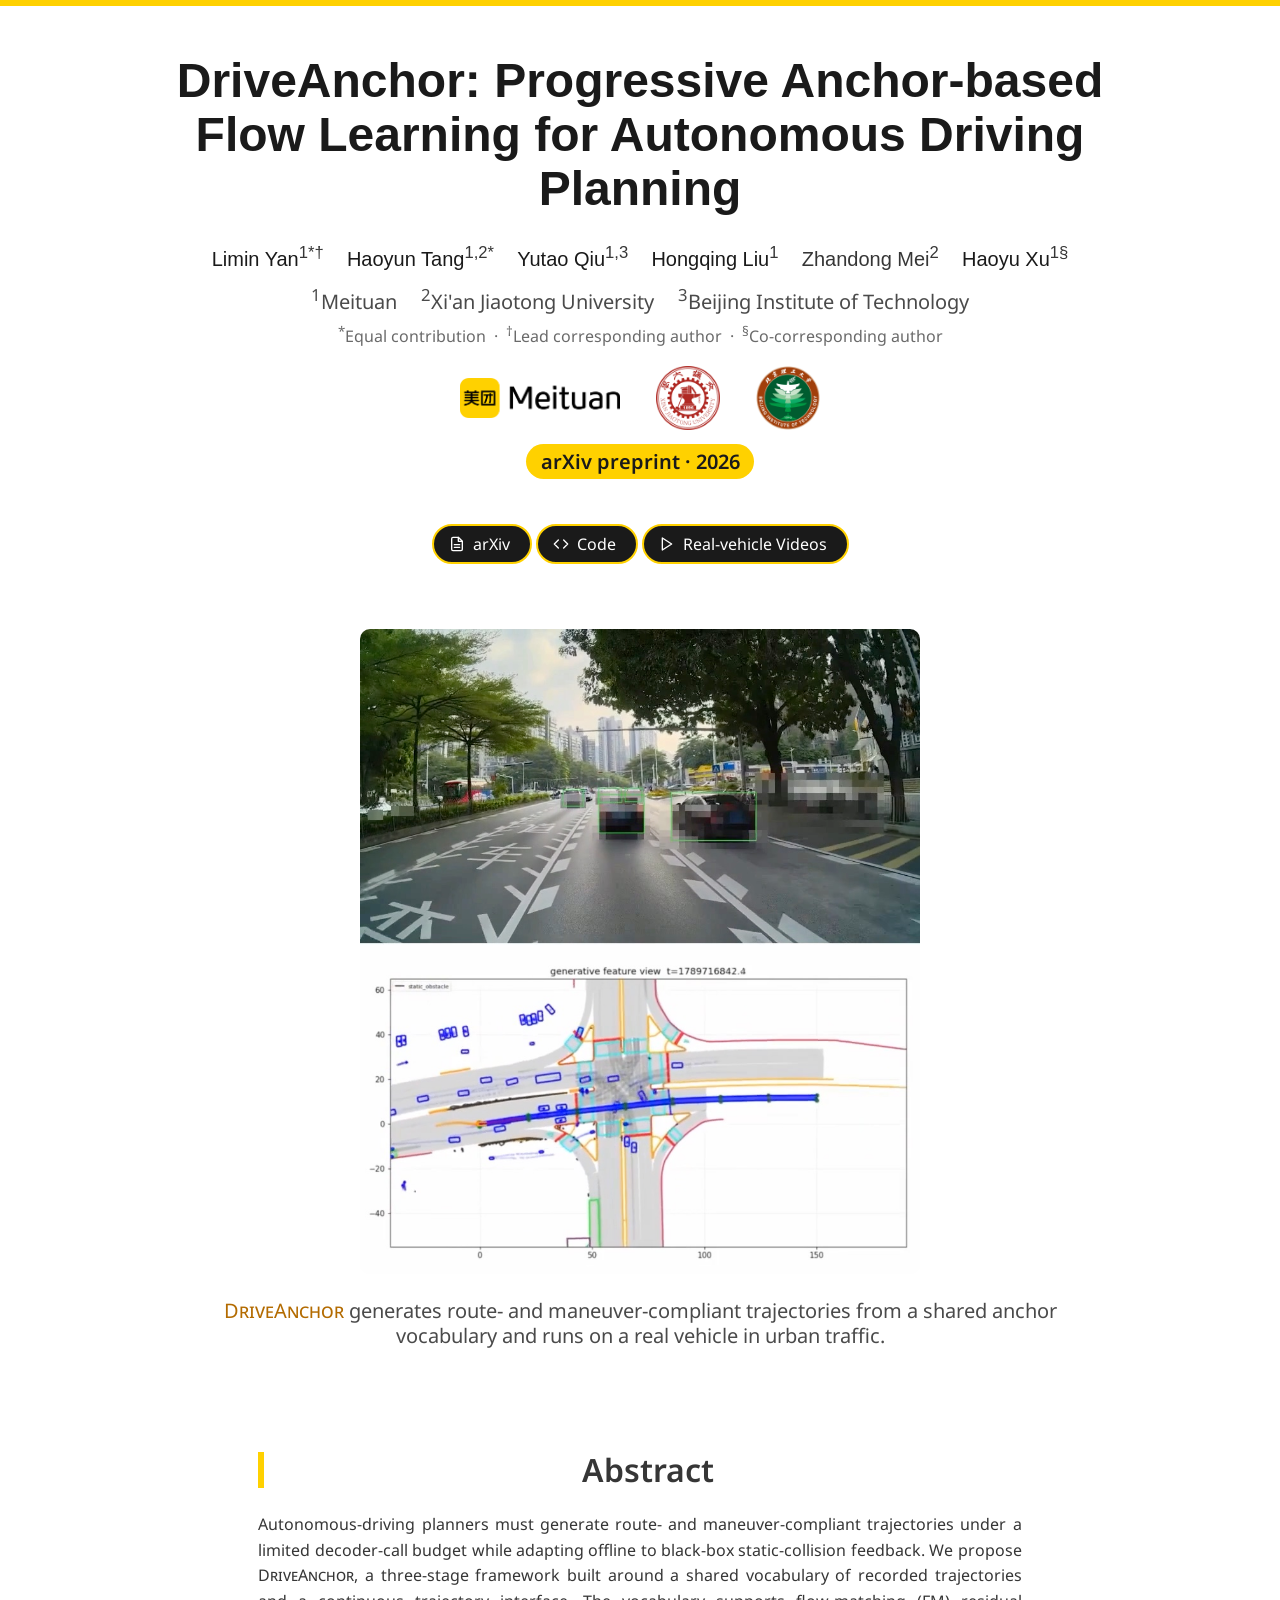
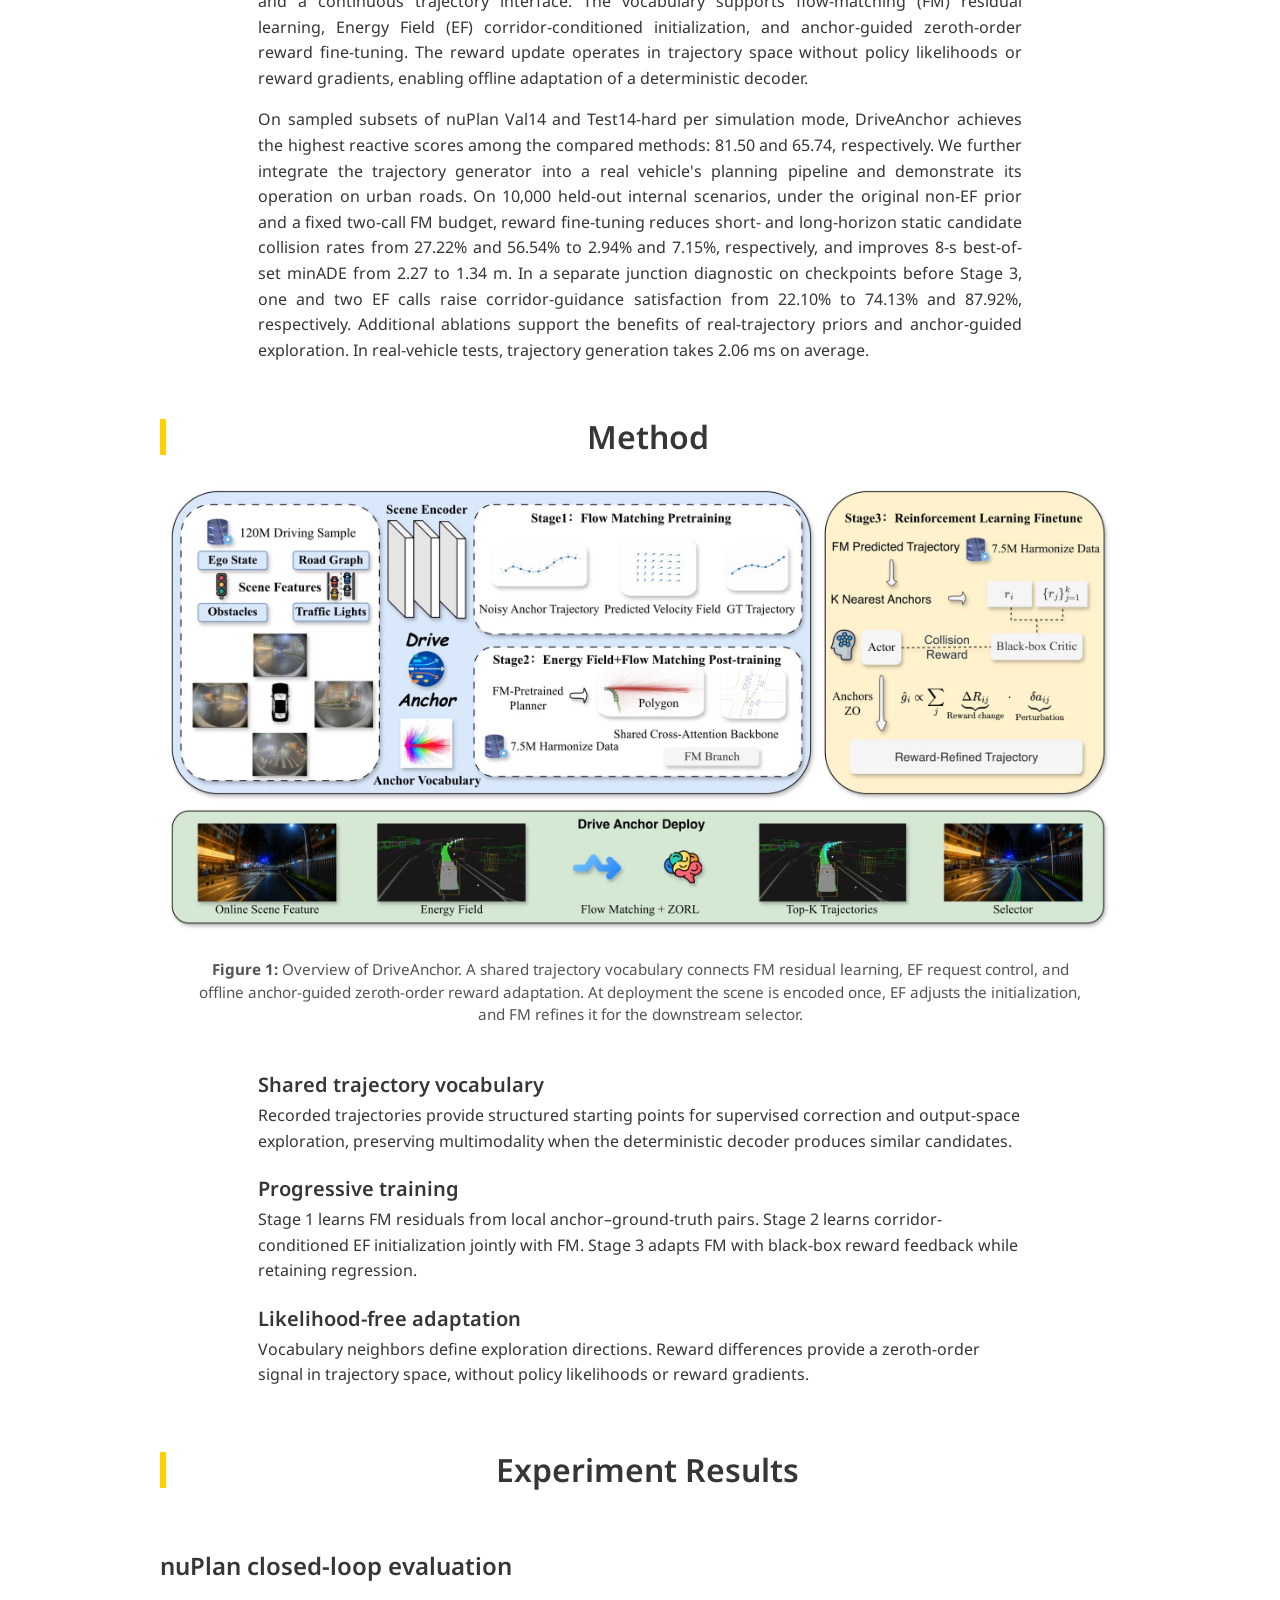
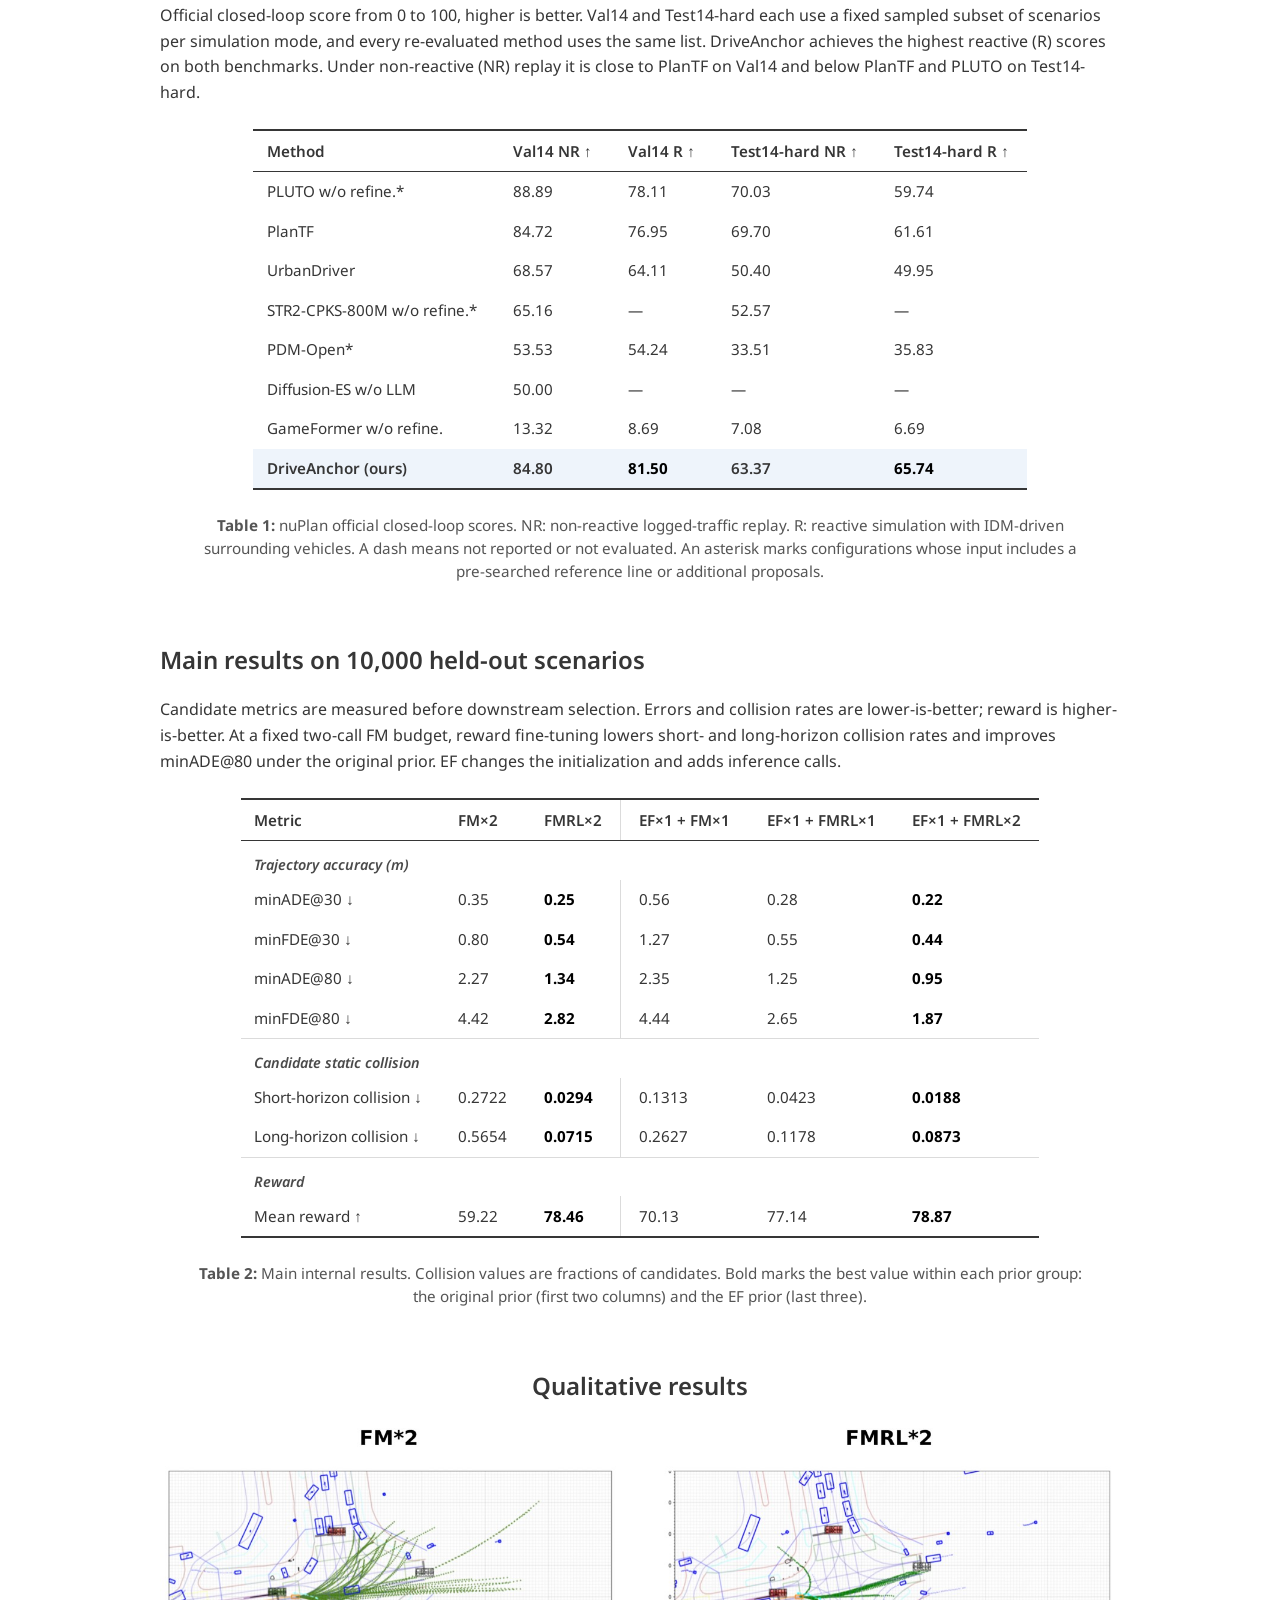
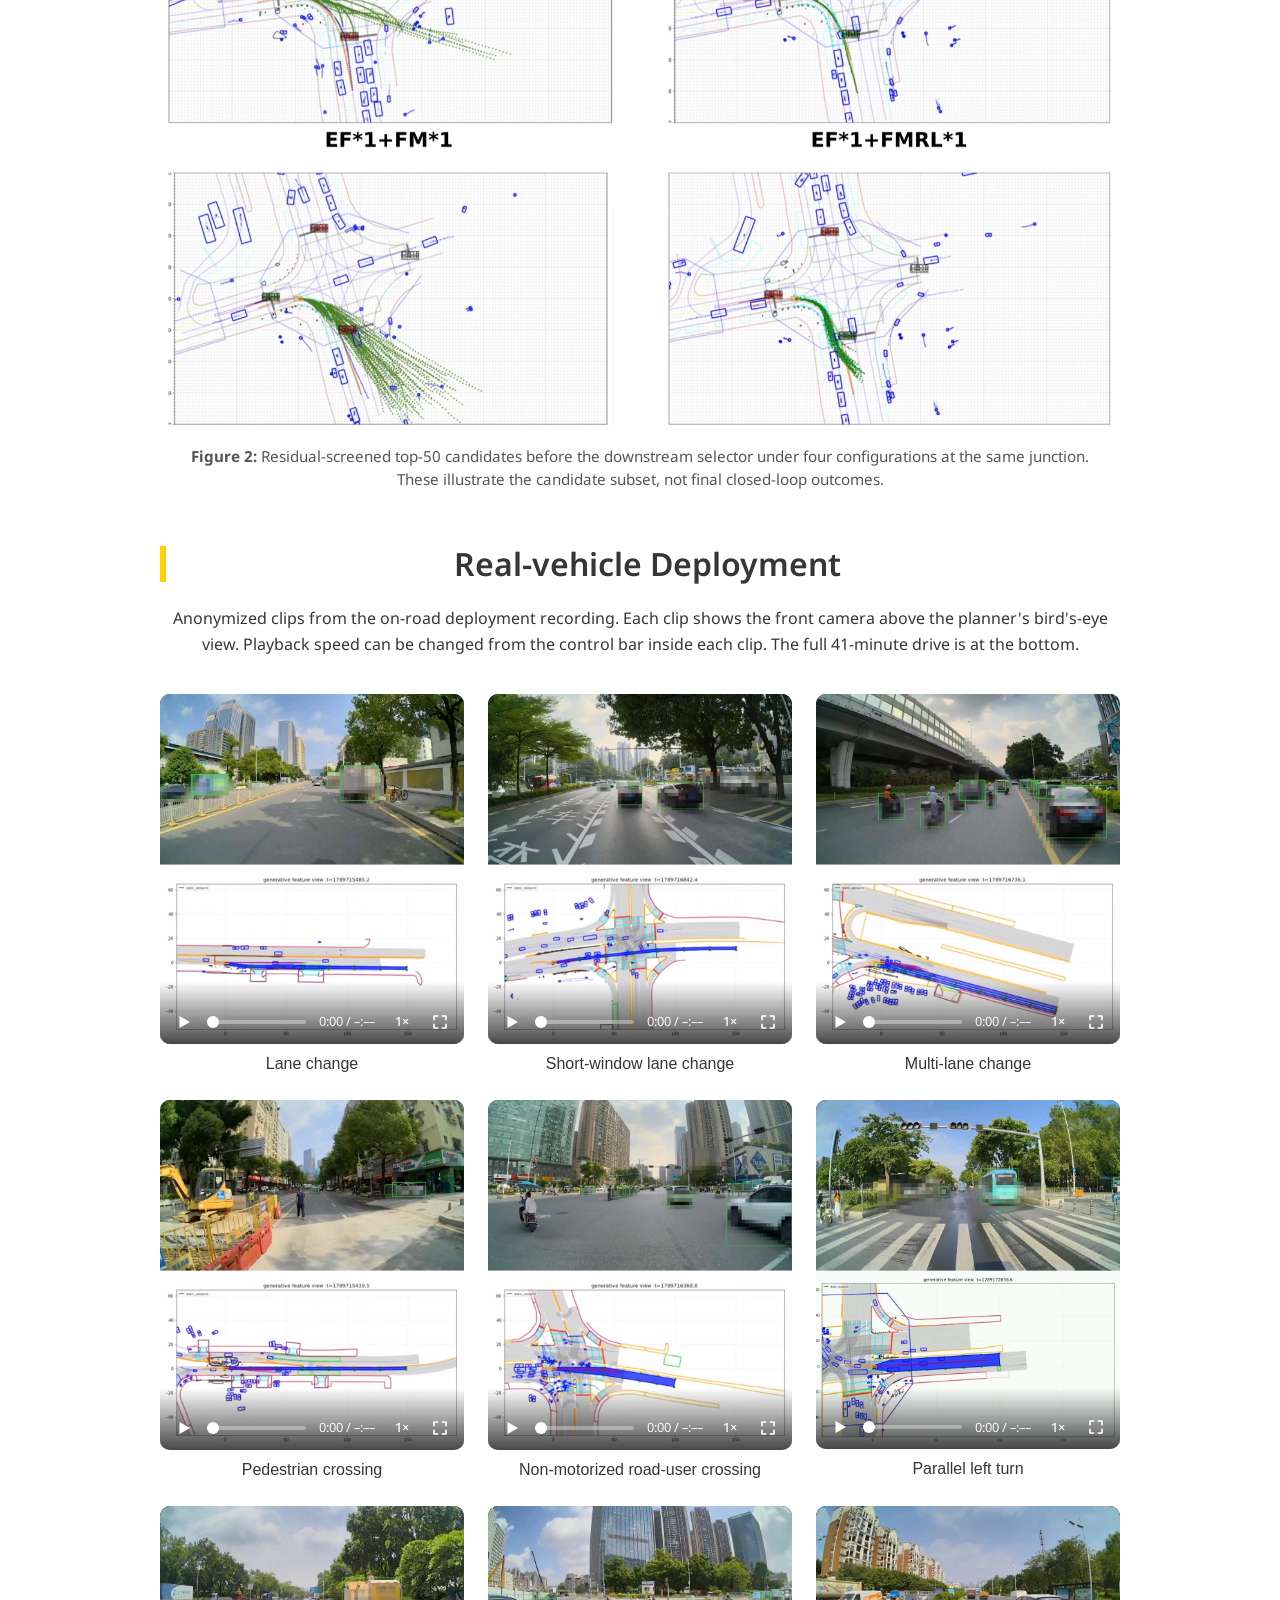
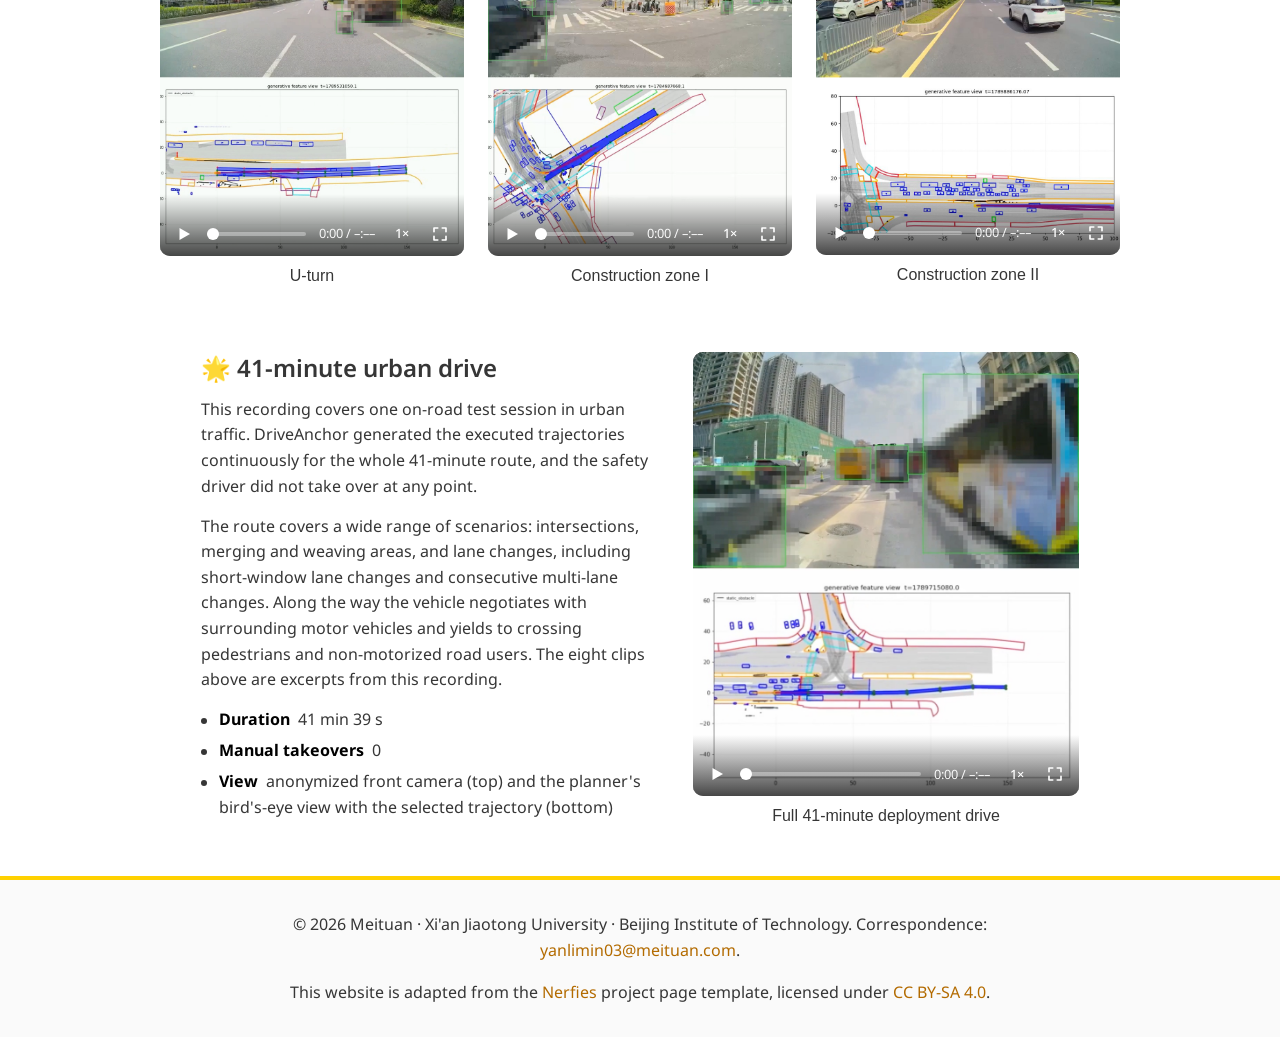
==== index.html @ 32fd7243 "Publish DriveAnchor public project page" ====
<!doctype html>
<html lang="en">
<head>
  <meta charset="utf-8">
  <meta name="viewport" content="width=device-width, initial-scale=1">
  <meta name="description" content="DriveAnchor: Progressive Anchor-based Flow Learning for Autonomous Driving Planning. Project page by Meituan, Xi'an Jiaotong University, and Beijing Institute of Technology.">
  <title>DriveAnchor: Progressive Anchor-based Flow Learning for Autonomous Driving Planning | Meituan</title>
  <link rel="icon" type="image/svg+xml" href="static/images/car-icon.svg">
  <link rel="icon" type="image/png" sizes="32x32" href="static/images/favicon-32.png">
  <link rel="apple-touch-icon" sizes="180x180" href="static/images/apple-touch-icon.png">
  <link rel="preconnect" href="https://fonts.googleapis.com">
  <link rel="preconnect" href="https://fonts.gstatic.com" crossorigin>
  <!-- Web fonts load without blocking first paint; system fonts show until they arrive. -->
  <link href="https://fonts.googleapis.com/css?family=Google+Sans|Noto+Sans|Castoro&display=swap" rel="stylesheet" media="print" onload="this.media='all'">
  <noscript><link href="https://fonts.googleapis.com/css?family=Google+Sans|Noto+Sans|Castoro&display=swap" rel="stylesheet"></noscript>
  <link rel="stylesheet" href="static/css/bulma.min.css">
  <link rel="stylesheet" href="styles.css">
</head>
<body>

<section class="hero">
  <div class="hero-body">
    <div class="container is-max-desktop">
      <div class="columns is-centered">
        <div class="column has-text-centered">
          <h1 class="title is-1 publication-title">DriveAnchor: Progressive Anchor-based Flow Learning for Autonomous Driving Planning</h1>
          <div class="is-size-5 publication-authors">
            <span class="author-block"><a href="mailto:yanlimin03@meituan.com">Limin Yan</a><sup>1*&dagger;</sup></span>
            <span class="author-block"><a href="mailto:haoyuntang224@163.com">Haoyun Tang</a><sup>1,2*</sup></span>
            <span class="author-block"><a href="mailto:3120240873@bit.edu.cn">Yutao Qiu</a><sup>1,3</sup></span>
            <span class="author-block"><a href="mailto:JaimeThomas01@outlook.com">Hongqing Liu</a><sup>1</sup></span>
            <span class="author-block">Zhandong Mei<sup>2</sup></span>
            <span class="author-block"><a href="mailto:xuhaoyu06@meituan.com">Haoyu Xu</a><sup>1&sect;</sup></span>
          </div>
          <div class="is-size-5 publication-affiliations">
            <span class="author-block"><sup>1</sup>Meituan</span>
            <span class="author-block"><sup>2</sup>Xi'an Jiaotong University</span>
            <span class="author-block"><sup>3</sup>Beijing Institute of Technology</span>
          </div>
          <div class="is-size-6 publication-notes"><sup>*</sup>Equal contribution &nbsp;&middot;&nbsp; <sup>&dagger;</sup>Lead corresponding author &nbsp;&middot;&nbsp; <sup>&sect;</sup>Co-corresponding author</div>
          <div class="affiliation-logos">
            <img src="assets/logos/meituan.png" alt="Meituan" class="aff-logo aff-logo-wide">
            <img src="assets/logos/xjtu.png" alt="Xi'an Jiaotong University" class="aff-logo">
            <img src="assets/logos/bit.png" alt="Beijing Institute of Technology" class="aff-logo">
          </div>
          <div class="is-size-5 publication-venue">arXiv preprint &middot; 2026</div>

          <div class="column has-text-centered">
            <div class="publication-links">
              <span class="link-block">
                <a href="https://arxiv.org/abs/2606.00519" target="_blank" rel="noreferrer" class="external-link button is-normal is-rounded is-dark">
                  <span class="icon"><svg viewBox="0 0 24 24" aria-hidden="true"><path d="M14 2H6a2 2 0 0 0-2 2v16a2 2 0 0 0 2 2h12a2 2 0 0 0 2-2V8z"/><path d="M14 2v6h6M16 13H8M16 17H8"/></svg></span>
                  <span>arXiv</span>
                </a>
              </span>
              <span class="link-block">
                <a href="https://github.com/123445992/driveanchor-public.github.io" target="_blank" rel="noreferrer" class="external-link button is-normal is-rounded is-dark">
                  <span class="icon"><svg viewBox="0 0 24 24" aria-hidden="true"><path d="M16 18l6-6-6-6M8 6l-6 6 6 6"/></svg></span>
                  <span>Code</span>
                </a>
              </span>
              <span class="link-block">
                <a href="#videos" class="external-link button is-normal is-rounded is-dark">
                  <span class="icon"><svg viewBox="0 0 24 24" aria-hidden="true"><path d="M5 3l14 9-14 9z"/></svg></span>
                  <span>Real-vehicle Videos</span>
                </a>
              </span>
            </div>
          </div>
        </div>
      </div>
    </div>
  </div>
</section>

<section class="hero teaser">
  <div class="container is-max-desktop">
    <div class="hero-body">
      <video id="teaser" autoplay muted loop playsinline webkit-playsinline x5-playsinline x5-video-player-type="h5-page" preload="auto" poster="assets/video_posters/short-lane-change.jpg?v=2" width="880" height="1014">
        <source src="assets/videos/short-lane-change.mp4?v=3" type="video/mp4">
      </video>
      <h2 class="subtitle has-text-centered">
        <span class="dnerf">DriveAnchor</span> generates route- and maneuver-compliant trajectories from a shared anchor vocabulary and runs on a real vehicle in urban traffic.
      </h2>
    </div>
  </div>
</section>

<section class="section">
  <div class="container is-max-desktop">

    <!-- Abstract -->
    <div class="columns is-centered has-text-centered">
      <div class="column is-four-fifths">
        <h2 class="title is-3">Abstract</h2>
        <div class="content has-text-justified">
          <p>Autonomous-driving planners must generate route- and maneuver-compliant trajectories under a limited decoder-call budget while adapting offline to black-box static-collision feedback. We propose <span class="dnerf">DriveAnchor</span>, a three-stage framework built around a shared vocabulary of recorded trajectories and a continuous trajectory interface. The vocabulary supports flow-matching (FM) residual learning, Energy Field (EF) corridor-conditioned initialization, and anchor-guided zeroth-order reward fine-tuning. The reward update operates in trajectory space without policy likelihoods or reward gradients, enabling offline adaptation of a deterministic decoder.</p>
          <p>On sampled subsets of nuPlan Val14 and Test14-hard per simulation mode, DriveAnchor achieves the highest reactive scores among the compared methods: 81.50 and 65.74, respectively. We further integrate the trajectory generator into a real vehicle's planning pipeline and demonstrate its operation on urban roads. On 10,000 held-out internal scenarios, under the original non-EF prior and a fixed two-call FM budget, reward fine-tuning reduces short- and long-horizon static candidate collision rates from 27.22% and 56.54% to 2.94% and 7.15%, respectively, and improves 8-s best-of-set minADE from 2.27 to 1.34 m. In a separate junction diagnostic on checkpoints before Stage 3, one and two EF calls raise corridor-guidance satisfaction from 22.10% to 74.13% and 87.92%, respectively. Additional ablations support the benefits of real-trajectory priors and anchor-guided exploration. In real-vehicle tests, trajectory generation takes 2.06 ms on average.</p>
        </div>
      </div>
    </div>
    <!--/ Abstract -->

  </div>
</section>

<section class="section" id="method">
  <div class="container is-max-desktop">
    <div class="columns is-centered has-text-centered">
      <div class="column is-full-width">
        <h2 class="title is-3">Method</h2>
        <div class="content">
          <img src="assets/images/drive-anchor-pipeline.jpg" width="2200" height="1069" loading="lazy" decoding="async" alt="DriveAnchor training and deployment pipeline: anchor vocabulary, three training stages, and on-vehicle deployment">
          <p class="figure-caption"><b>Figure 1:</b> Overview of DriveAnchor. A shared trajectory vocabulary connects FM residual learning, EF request control, and offline anchor-guided zeroth-order reward adaptation. At deployment the scene is encoded once, EF adjusts the initialization, and FM refines it for the downstream selector.</p>
        </div>
      </div>
    </div>

    <div class="columns is-centered">
      <div class="column is-four-fifths">
        <div class="content method-points">
          <h3 class="title is-5">Shared trajectory vocabulary</h3>
          <p>Recorded trajectories provide structured starting points for supervised correction and output-space exploration, preserving multimodality when the deterministic decoder produces similar candidates.</p>
          <h3 class="title is-5">Progressive training</h3>
          <p>Stage 1 learns FM residuals from local anchor–ground-truth pairs. Stage 2 learns corridor-conditioned EF initialization jointly with FM. Stage 3 adapts FM with black-box reward feedback while retaining regression.</p>
          <h3 class="title is-5">Likelihood-free adaptation</h3>
          <p>Vocabulary neighbors define exploration directions. Reward differences provide a zeroth-order signal in trajectory space, without policy likelihoods or reward gradients.</p>
        </div>
      </div>
    </div>
  </div>
</section>

<section class="section" id="results">
  <div class="container is-max-desktop">
    <div class="columns is-centered has-text-centered">
      <div class="column is-full-width">
        <h2 class="title is-3">Experiment Results</h2>
      </div>
    </div>

    <div class="columns is-centered">
      <div class="column is-full-width">
        <h3 class="title is-4">nuPlan closed-loop evaluation</h3>
        <div class="content">
          <p>Official closed-loop score from 0 to 100, higher is better. Val14 and Test14-hard each use a fixed sampled subset of scenarios per simulation mode, and every re-evaluated method uses the same list. DriveAnchor achieves the highest reactive (R) scores on both benchmarks. Under non-reactive (NR) replay it is close to PlanTF on Val14 and below PlanTF and PLUTO on Test14-hard.</p>
        </div>
        <div class="table-container">
          <table class="table results-table">
            <thead><tr><th>Method</th><th>Val14 NR ↑</th><th>Val14 R ↑</th><th>Test14-hard NR ↑</th><th>Test14-hard R ↑</th></tr></thead>
            <tbody>
              <tr><td>PLUTO w/o refine.*</td><td>88.89</td><td>78.11</td><td>70.03</td><td>59.74</td></tr>
              <tr><td>PlanTF</td><td>84.72</td><td>76.95</td><td>69.70</td><td>61.61</td></tr>
              <tr><td>UrbanDriver</td><td>68.57</td><td>64.11</td><td>50.40</td><td>49.95</td></tr>
              <tr><td>STR2-CPKS-800M w/o refine.*</td><td>65.16</td><td>—</td><td>52.57</td><td>—</td></tr>
              <tr><td>PDM-Open*</td><td>53.53</td><td>54.24</td><td>33.51</td><td>35.83</td></tr>
              <tr><td>Diffusion-ES w/o LLM</td><td>50.00</td><td>—</td><td>—</td><td>—</td></tr>
              <tr><td>GameFormer w/o refine.</td><td>13.32</td><td>8.69</td><td>7.08</td><td>6.69</td></tr>
              <tr class="ours"><td>DriveAnchor (ours)</td><td>84.80</td><td><b>81.50</b></td><td>63.37</td><td><b>65.74</b></td></tr>
            </tbody>
          </table>
        </div>
        <p class="figure-caption"><b>Table 1:</b> nuPlan official closed-loop scores. NR: non-reactive logged-traffic replay. R: reactive simulation with IDM-driven surrounding vehicles. A dash means not reported or not evaluated. An asterisk marks configurations whose input includes a pre-searched reference line or additional proposals.</p>
      </div>
    </div>

    <div class="columns is-centered">
      <div class="column is-full-width">
        <h3 class="title is-4">Main results on 10,000 held-out scenarios</h3>
        <div class="content">
          <p>Candidate metrics are measured before downstream selection. Errors and collision rates are lower-is-better; reward is higher-is-better. At a fixed two-call FM budget, reward fine-tuning lowers short- and long-horizon collision rates and improves minADE@80 under the original prior. EF changes the initialization and adds inference calls.</p>
        </div>
        <div class="table-container">
          <table class="table results-table wide">
            <thead><tr><th>Metric</th><th>FM×2</th><th>FMRL×2</th><th>EF×1 + FM×1</th><th>EF×1 + FMRL×1</th><th>EF×1 + FMRL×2</th></tr></thead>
            <tbody>
              <tr class="group"><th colspan="6">Trajectory accuracy (m)</th></tr>
              <tr><td>minADE@30 ↓</td><td>0.35</td><td><b>0.25</b></td><td>0.56</td><td>0.28</td><td><b>0.22</b></td></tr>
              <tr><td>minFDE@30 ↓</td><td>0.80</td><td><b>0.54</b></td><td>1.27</td><td>0.55</td><td><b>0.44</b></td></tr>
              <tr><td>minADE@80 ↓</td><td>2.27</td><td><b>1.34</b></td><td>2.35</td><td>1.25</td><td><b>0.95</b></td></tr>
              <tr><td>minFDE@80 ↓</td><td>4.42</td><td><b>2.82</b></td><td>4.44</td><td>2.65</td><td><b>1.87</b></td></tr>
              <tr class="group"><th colspan="6">Candidate static collision</th></tr>
              <tr><td>Short-horizon collision ↓</td><td>0.2722</td><td><b>0.0294</b></td><td>0.1313</td><td>0.0423</td><td><b>0.0188</b></td></tr>
              <tr><td>Long-horizon collision ↓</td><td>0.5654</td><td><b>0.0715</b></td><td>0.2627</td><td>0.1178</td><td><b>0.0873</b></td></tr>
              <tr class="group"><th colspan="6">Reward</th></tr>
              <tr><td>Mean reward ↑</td><td>59.22</td><td><b>78.46</b></td><td>70.13</td><td>77.14</td><td><b>78.87</b></td></tr>
            </tbody>
          </table>
        </div>
        <p class="figure-caption"><b>Table 2:</b> Main internal results. Collision values are fractions of candidates. Bold marks the best value within each prior group: the original prior (first two columns) and the EF prior (last three).</p>
      </div>
    </div>

    <div class="columns is-centered has-text-centered">
      <div class="column is-full-width">
        <h3 class="title is-4">Qualitative results</h3>
        <div class="content">
          <img src="assets/images/residual-screening.jpg" width="1600" height="1017" loading="lazy" decoding="async" alt="Residual-screened top-50 candidate trajectories at one junction under four configurations">
          <p class="figure-caption"><b>Figure 2:</b> Residual-screened top-50 candidates before the downstream selector under four configurations at the same junction. These illustrate the candidate subset, not final closed-loop outcomes.</p>
        </div>
      </div>
    </div>
  </div>
</section>

<section class="section" id="videos">
  <div class="container is-max-desktop">
    <div class="columns is-centered has-text-centered">
      <div class="column is-full-width">
        <h2 class="title is-3">Real-vehicle Deployment</h2>
        <div class="content">
          <p>Anonymized clips from the on-road deployment recording. Each clip shows the front camera above the planner's bird's-eye view. Playback speed can be changed from the control bar inside each clip. The full 41-minute drive is at the bottom.</p>
        </div>
      </div>
    </div>

    <div class="columns is-multiline is-centered video-grid">
      <div class="column is-one-third"><div class="video-card"><video controls preload="none" playsinline width="880" height="1014" poster="assets/video_posters/lane-change.jpg?v=2"><source src="assets/videos/lane-change.mp4?v=3" type="video/mp4"></video><p class="video-label">Lane change</p></div></div>
      <div class="column is-one-third"><div class="video-card"><video controls preload="none" playsinline width="880" height="1014" poster="assets/video_posters/short-lane-change.jpg?v=2"><source src="assets/videos/short-lane-change.mp4?v=3" type="video/mp4"></video><p class="video-label">Short-window lane change</p></div></div>
      <div class="column is-one-third"><div class="video-card"><video controls preload="none" playsinline width="880" height="1014" poster="assets/video_posters/multi-lane-change.jpg?v=2"><source src="assets/videos/multi-lane-change.mp4?v=3" type="video/mp4"></video><p class="video-label">Multi-lane change</p></div></div>
      <div class="column is-one-third"><div class="video-card"><video controls preload="none" playsinline width="880" height="1014" poster="assets/video_posters/pedestrian-crossing.jpg?v=2"><source src="assets/videos/pedestrian-crossing.mp4?v=3" type="video/mp4"></video><p class="video-label">Pedestrian crossing</p></div></div>
      <div class="column is-one-third"><div class="video-card"><video controls preload="none" playsinline width="880" height="1014" poster="assets/video_posters/non-motorized-crossing.jpg?v=2"><source src="assets/videos/non-motorized-crossing.mp4?v=3" type="video/mp4"></video><p class="video-label">Non-motorized road-user crossing</p></div></div>
      <div class="column is-one-third"><div class="video-card"><video controls preload="none" playsinline width="880" height="1012" poster="assets/video_posters/parallel-left-turn.jpg?v=2"><source src="assets/videos/parallel-left-turn.mp4?v=3" type="video/mp4"></video><p class="video-label">Parallel left turn</p></div></div>
      <div class="column is-one-third"><div class="video-card"><video controls preload="none" playsinline width="880" height="1012" poster="assets/video_posters/u-turn.jpg?v=2"><source src="assets/videos/u-turn.mp4?v=3" type="video/mp4"></video><p class="video-label">U-turn</p></div></div>
      <div class="column is-one-third"><div class="video-card"><video controls preload="none" playsinline width="880" height="1012" poster="assets/video_posters/construction-zone.jpg?v=2"><source src="assets/videos/construction-zone-1.mp4?v=3" type="video/mp4"></video><p class="video-label">Construction zone I</p></div></div>
      <div class="column is-one-third"><div class="video-card"><video controls preload="none" playsinline width="880" height="1010" poster="assets/video_posters/construction-zone-2.jpg?v=2"><source src="assets/videos/construction-zone-2.mp4?v=3" type="video/mp4"></video><p class="video-label">Construction zone II</p></div></div>
    </div>

    <div class="columns is-centered is-vcentered video-feature">
      <div class="column is-6 feature-text">
        <h3 class="title is-4">🌟 41-minute urban drive</h3>
        <div class="content">
          <p>This recording covers one on-road test session in urban traffic. DriveAnchor generated the executed trajectories continuously for the whole 41-minute route, and the safety driver did not take over at any point.</p>
          <p>The route covers a wide range of scenarios: intersections, merging and weaving areas, and lane changes, including short-window lane changes and consecutive multi-lane changes. Along the way the vehicle negotiates with surrounding motor vehicles and yields to crossing pedestrians and non-motorized road users. The eight clips above are excerpts from this recording.</p>
          <ul class="feature-facts">
            <li><b>Duration</b> 41 min 39 s</li>
            <li><b>Manual takeovers</b> 0</li>
            <li><b>View</b> anonymized front camera (top) and the planner's bird's-eye view with the selected trajectory (bottom)</li>
          </ul>
        </div>
      </div>
      <div class="column is-5">
        <div class="video-card">
          <video controls preload="none" playsinline width="880" height="1014" poster="assets/video_posters/full-deployment.jpg?v=2" aria-label="Full 41-minute deployment drive"><source src="https://github.com/123445992/driveanchor-public.github.io/releases/download/media-v2/full-deployment.mp4" type="video/mp4"></video>
          <p class="video-label">Full 41-minute deployment drive</p>
        </div>
      </div>
    </div>
  </div>
</section>

<footer class="footer">
  <div class="container">
    <div class="columns is-centered">
      <div class="column is-8">
        <div class="content has-text-centered">
          <p>&copy; 2026 Meituan &middot; Xi'an Jiaotong University &middot; Beijing Institute of Technology. Correspondence: <a href="mailto:yanlimin03@meituan.com">yanlimin03@meituan.com</a>.</p>
          <p>This website is adapted from the <a href="https://nerfies.github.io" target="_blank" rel="noreferrer">Nerfies</a> project page template, licensed under <a rel="license" href="http://creativecommons.org/licenses/by-sa/4.0/">CC BY-SA 4.0</a>.</p>
        </div>
      </div>
    </div>
  </div>
</footer>

<script src="static/js/player.js" defer></script>
</body>
</html>
---- styles.css ----
/* DriveAnchor project page — adapted from the Nerfies template (CC BY-SA 4.0). */

body {
  font-family: 'Noto Sans', sans-serif;
  color: #363636;
}

.title,
.subtitle,
.video-label {
  font-family: 'Google Sans', 'Noto Sans', sans-serif;
}

.content {
  line-height: 1.6;
}

.footer .icon-link {
  font-size: 25px;
  color: #000;
}

.link-block a {
  margin-top: 5px;
  margin-bottom: 5px;
}

.dnerf {
  font-variant: small-caps;
}

.teaser .hero-body {
  padding-top: 0;
  padding-bottom: 3rem;
}

.teaser {
  font-family: 'Google Sans', sans-serif;
}

.teaser video {
  display: block;
  width: 100%;
  max-width: 560px;
  height: auto;
  margin: 0 auto 1.5rem;
  border-radius: 10px;
}

.publication-title {
  font-family: 'Google Sans', sans-serif;
}

.publication-authors {
  font-family: 'Google Sans', sans-serif;
}

.publication-venue {
  color: #555;
  width: fit-content;
  margin: 0.5rem auto 0;
  font-weight: bold;
}

.author-block {
  display: inline-block;
}

.publication-links {
  margin-top: 1rem;
}

.button .icon svg {
  width: 16px;
  height: 16px;
  fill: none;
  stroke: currentColor;
  stroke-width: 2;
  stroke-linecap: round;
  stroke-linejoin: round;
}

.section {
  padding-top: 2rem;
  padding-bottom: 2rem;
}

.section + .section {
  padding-top: 0;
}

#videos {
  padding-bottom: 3rem;
}

.title.is-3 {
  margin-top: 1.5rem;
}

.title.is-4 {
  margin-top: 2.5rem;
}

.content img {
  display: block;
  width: 100%;
  height: auto;
  margin: 0 auto;
  border-radius: 10px;
}

.figure-caption {
  margin: 0.75rem auto 0;
  max-width: 900px;
  color: #555;
  font-size: 0.95rem;
  line-height: 1.5;
  text-align: center;
}

.method-points h3.title {
  margin-top: 1.5rem;
  margin-bottom: 0.4rem;
}

.method-points p {
  margin-bottom: 0.5rem;
}

/* Tables — booktabs style: top and bottom rules, one rule under the header, no vertical lines */
.table-container {
  overflow-x: auto;
  -webkit-overflow-scrolling: touch;
  margin: 0.5rem 0 0;
}

.results-table {
  width: auto;
  min-width: 720px;
  margin: 0 auto;
  border-collapse: collapse;
  color: #363636;
  font-size: 0.95rem;
  font-variant-numeric: tabular-nums;
}

.results-table th,
.results-table td {
  padding: 0.55em 1.2em;
  border: 0;
  text-align: center;
  white-space: nowrap;
  vertical-align: middle;
}

.results-table th:first-child,
.results-table td:first-child {
  padding-left: 0.9em;
  text-align: left;
}

.results-table thead th {
  border-top: 2px solid #363636;
  border-bottom: 1px solid #363636;
  color: #363636;
  font-family: 'Google Sans', 'Noto Sans', sans-serif;
  font-weight: 600;
}

.results-table tbody tr:last-child td {
  border-bottom: 2px solid #363636;
}

.results-table tbody tr:hover td {
  background: #fafafa;
}

.results-table tr.ours td {
  background: #eef4fb;
  font-weight: 600;
}

.results-table tr.ours:hover td {
  background: #e6eff9;
}

.results-table tr.group th {
  padding: 0.9em 0.9em 0.3em;
  border-top: 1px solid #dbdbdb;
  color: #4a4a4a;
  font-size: 0.9rem;
  font-style: italic;
  font-weight: 600;
  text-align: left;
}

.results-table tr.group:first-child th {
  border-top: 0;
}

.results-table b {
  color: #000;
  font-weight: 700;
}

.results-table.wide th:nth-child(4),
.results-table.wide td:nth-child(4) {
  border-left: 1px solid #dbdbdb;
}

.results-table.wide tr.group th {
  border-left: 0;
}

.results-table:not(.wide) {
  min-width: 640px;
}

/* Videos */
.video-grid {
  margin-top: 0.5rem;
}

.video-feature {
  margin-top: 2.5rem;
}

.video-feature .video-card {
  max-width: 440px;
  margin: 0 auto;
}

.video-feature .video-label {
  font-size: 1rem;
}

.feature-text .title.is-4 {
  margin-top: 0;
  margin-bottom: 1rem;
  text-align: left;
}

.feature-text .content {
  text-align: left;
}

.feature-text .content p {
  margin-bottom: 0.9rem;
}

.content ul.feature-facts {
  margin: 0.5rem 0 0;
  padding-left: 0;
  list-style: none;
}

.feature-facts li {
  padding-left: 1.1em;
  margin-bottom: 0.35rem;
  position: relative;
}

.feature-facts li::before {
  content: "";
  position: absolute;
  left: 0;
  top: 0.65em;
  width: 6px;
  height: 6px;
  border-radius: 50%;
  background: #363636;
}

.feature-facts b {
  color: #000;
  margin-right: 0.3em;
}

@media (max-width: 768px) {
  .feature-text .title.is-4,
  .feature-text .content {
    text-align: center;
  }
  .feature-facts li {
    text-align: left;
  }
  .video-feature .video-card {
    max-width: 360px;
  }
}

.video-card video {
  display: block;
  width: 100%;
  height: auto;
  border-radius: 10px;
  background: #000;
}

/* In-video player chrome (built by static/js/player.js) */
.player {
  position: relative;
  overflow: hidden;
  border-radius: 10px;
  background: #000;
  outline: none;
}

.player video {
  display: block;
  width: 100%;
  height: auto;
  border: 0;
  border-radius: 0;
  cursor: pointer;
}

.player.is-fullscreen {
  display: flex;
  align-items: center;
  justify-content: center;
  border-radius: 0;
}

.player.is-fullscreen video {
  width: 100%;
  height: 100%;
  object-fit: contain;
}

.player-bar {
  position: absolute;
  right: 0;
  bottom: 0;
  left: 0;
  display: flex;
  align-items: center;
  gap: 0.4rem;
  padding: 1.6rem 0.6rem 0.5rem;
  background: linear-gradient(to top, rgba(0, 0, 0, 0.72), rgba(0, 0, 0, 0));
  color: #fff;
  font-family: 'Google Sans', 'Noto Sans', sans-serif;
  font-size: 0.8rem;
  font-variant-numeric: tabular-nums;
  opacity: 0;
  transition: opacity 0.2s ease;
}

.player.is-paused .player-bar,
.player.is-active .player-bar,
.player:focus-within .player-bar {
  opacity: 1;
}

@media (hover: none) {
  .player-bar { opacity: 1; }
}

.pb-btn {
  display: inline-flex;
  align-items: center;
  justify-content: center;
  flex: none;
  height: 28px;
  min-width: 28px;
  padding: 0 0.3rem;
  border: 0;
  border-radius: 6px;
  background: transparent;
  color: #fff;
  font: inherit;
  cursor: pointer;
}

.pb-btn:hover,
.pb-btn:focus-visible {
  background: rgba(255, 255, 255, 0.18);
  outline: none;
}

.pb-btn svg {
  width: 18px;
  height: 18px;
  fill: currentColor;
}

/* The full-screen icon is stroke-only; keep it from being filled. */
.pb-full svg {
  fill: none;
}

.pb-seek {
  flex: 1 1 0;
  min-width: 0;
  height: 4px;
  margin: 0 0.2rem;
  appearance: none;
  -webkit-appearance: none;
  border-radius: 2px;
  background: linear-gradient(to right, #fff var(--p, 0%), rgba(255, 255, 255, 0.35) var(--p, 0%));
  cursor: pointer;
}

.pb-seek::-webkit-slider-thumb {
  -webkit-appearance: none;
  width: 12px;
  height: 12px;
  border: 0;
  border-radius: 50%;
  background: #fff;
}

.pb-seek::-moz-range-thumb {
  width: 12px;
  height: 12px;
  border: 0;
  border-radius: 50%;
  background: #fff;
}

.pb-seek::-moz-range-track {
  height: 4px;
  background: transparent;
}

.pb-time {
  flex: none;
  padding: 0 0.2rem;
  white-space: nowrap;
  opacity: 0.95;
}

.pb-speed {
  position: relative;
  flex: none;
}

.pb-speed-btn {
  min-width: 2.8em;
  font-weight: 500;
}

.pb-speed-menu {
  position: absolute;
  right: 0;
  bottom: calc(100% + 6px);
  display: none;
  min-width: 4.6em;
  padding: 0.25rem;
  border-radius: 8px;
  background: rgba(20, 20, 20, 0.94);
  box-shadow: 0 4px 16px rgba(0, 0, 0, 0.35);
}

.pb-speed-menu.is-open {
  display: block;
}

.pb-speed-menu button {
  display: block;
  width: 100%;
  padding: 0.3rem 0.7rem;
  border: 0;
  border-radius: 5px;
  background: transparent;
  color: #fff;
  font: inherit;
  text-align: left;
  cursor: pointer;
}

.pb-speed-menu button:hover {
  background: rgba(255, 255, 255, 0.15);
}

.pb-speed-menu button[aria-checked="true"] {
  font-weight: 600;
}

.pb-speed-menu button[aria-checked="true"]::before {
  content: "✓ ";
}

.pb-speed-menu button[aria-checked="false"]::before {
  content: "";
  display: inline-block;
  width: 1.1em;
}

.video-label {
  margin-top: 0.5rem;
  font-family: 'Google Sans', sans-serif;
  font-size: 1rem;
  text-align: center;
}

.footer {
  padding: 2rem 1.5rem;
}

@media (max-width: 768px) {
  .publication-title {
    font-size: 2rem;
  }
  .title.is-4 {
    margin-top: 2rem;
  }
}

/* ---------- Meituan brand theme (public, named version) ---------- */
:root {
  --mt-yellow: #FFD100;
  --mt-yellow-dark: #E6BC00;
  --mt-amber: #B36B00;
  --mt-ink: #1a1a1a;
}
body { border-top: 6px solid var(--mt-yellow); }
.brand-strip { display: flex; justify-content: center; margin: 0 0 1.25rem; }
.brand-logo { height: 44px; width: auto; }
.publication-title { color: var(--mt-ink); }
.publication-authors .author-block { margin: 0 0.55rem; }
.publication-authors .author-block a { color: var(--mt-ink); text-decoration: none; }
.publication-authors .author-block a:hover { color: var(--mt-amber); }

.publication-affiliations { margin-top: 0.5rem; color: #4a4a4a; }
.publication-affiliations .author-block { margin: 0 0.6rem; }
.publication-notes { color: #6a6a6a; margin-top: 0.35rem; }
.affiliation-logos { display: flex; justify-content: center; align-items: center; gap: 2.25rem; margin: 1.1rem 0 0.9rem; flex-wrap: wrap; }
.aff-logo { height: 64px; width: auto; }
.aff-logo-wide { height: 40px; }
.publication-venue { background: var(--mt-yellow); color: var(--mt-ink); font-weight: 600; border-radius: 999px; padding: 0.15rem 0.9rem; margin: 0.25rem auto 0.75rem; }
.publication-links .button.is-dark { background: var(--mt-ink); border: 2px solid var(--mt-yellow); }
.publication-links .button.is-dark:hover { background: var(--mt-yellow); color: var(--mt-ink); }
.publication-links .button.is-dark:hover svg { stroke: var(--mt-ink); }
.section .title.is-3 { border-left: 6px solid var(--mt-yellow); padding-left: 0.6rem; }
.hero.teaser .subtitle .dnerf { color: var(--mt-amber); }
.footer { border-top: 4px solid var(--mt-yellow); }
.footer a { color: var(--mt-amber); }
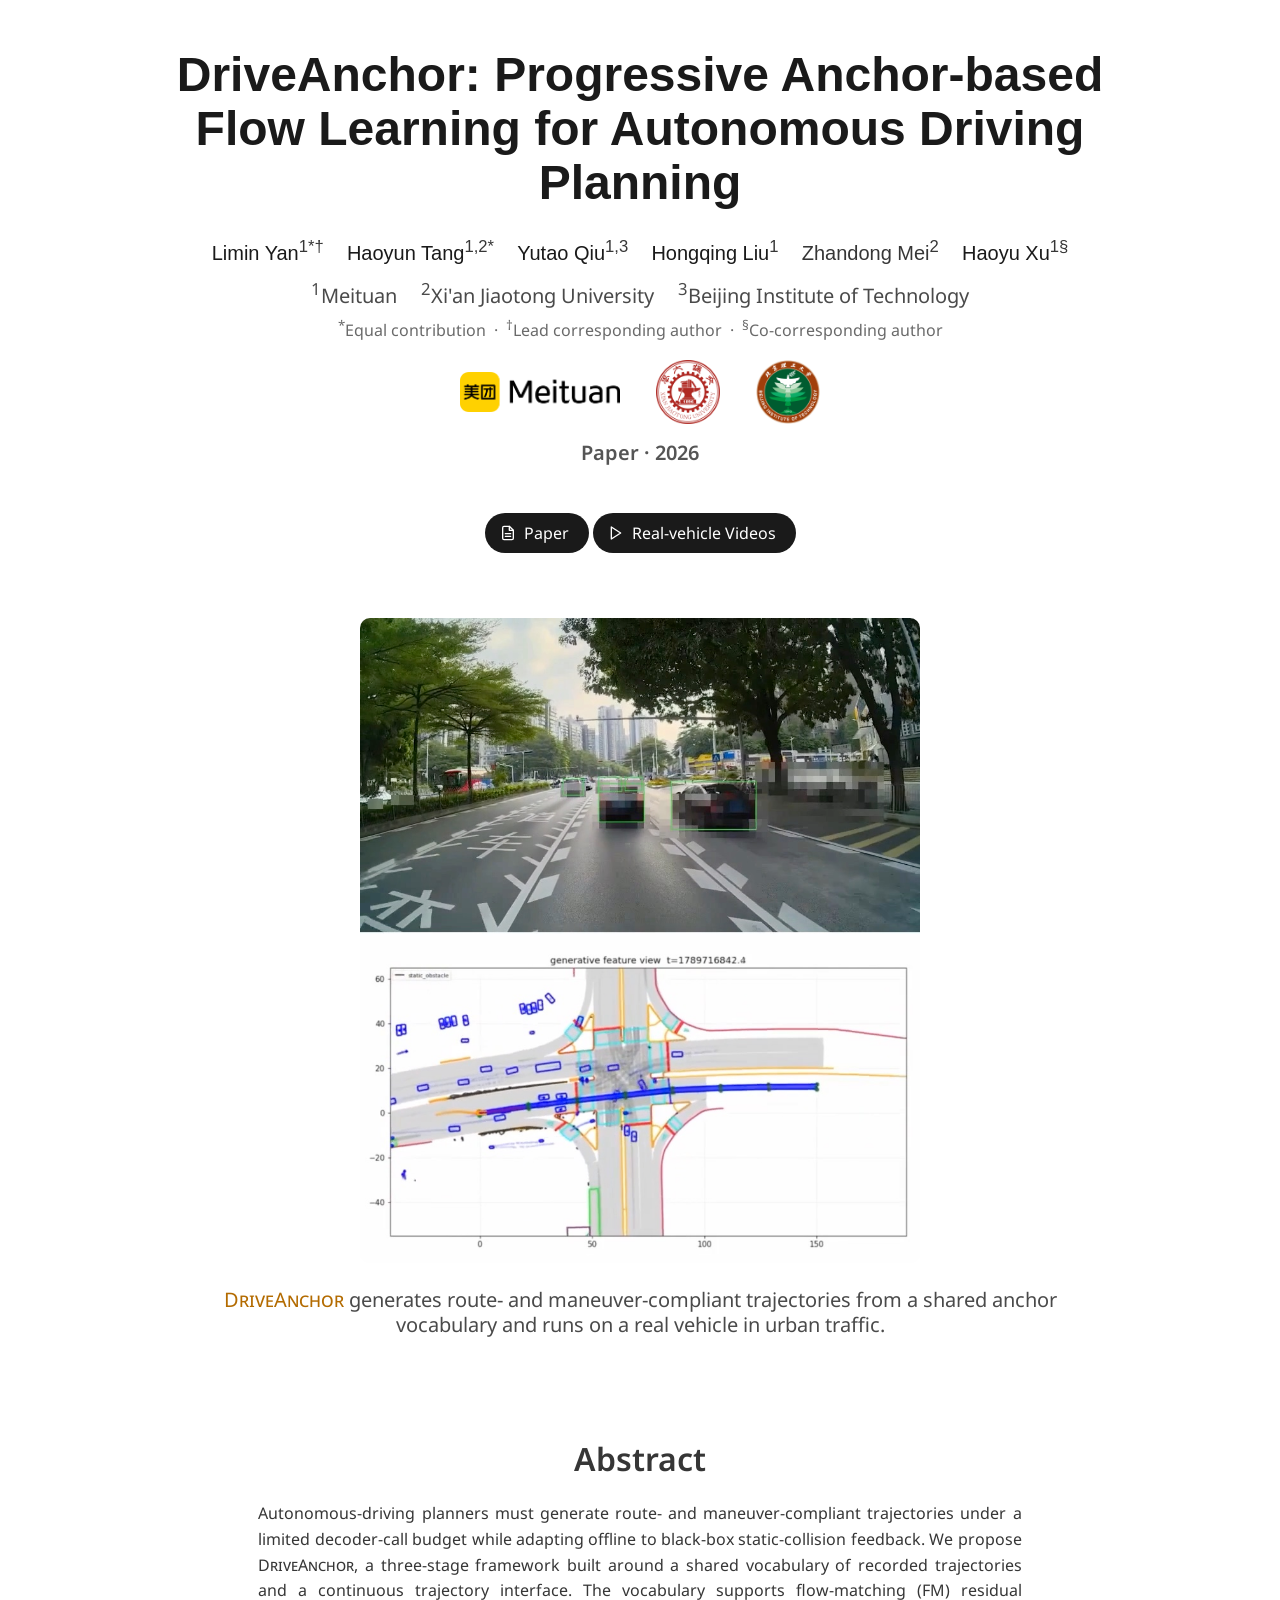
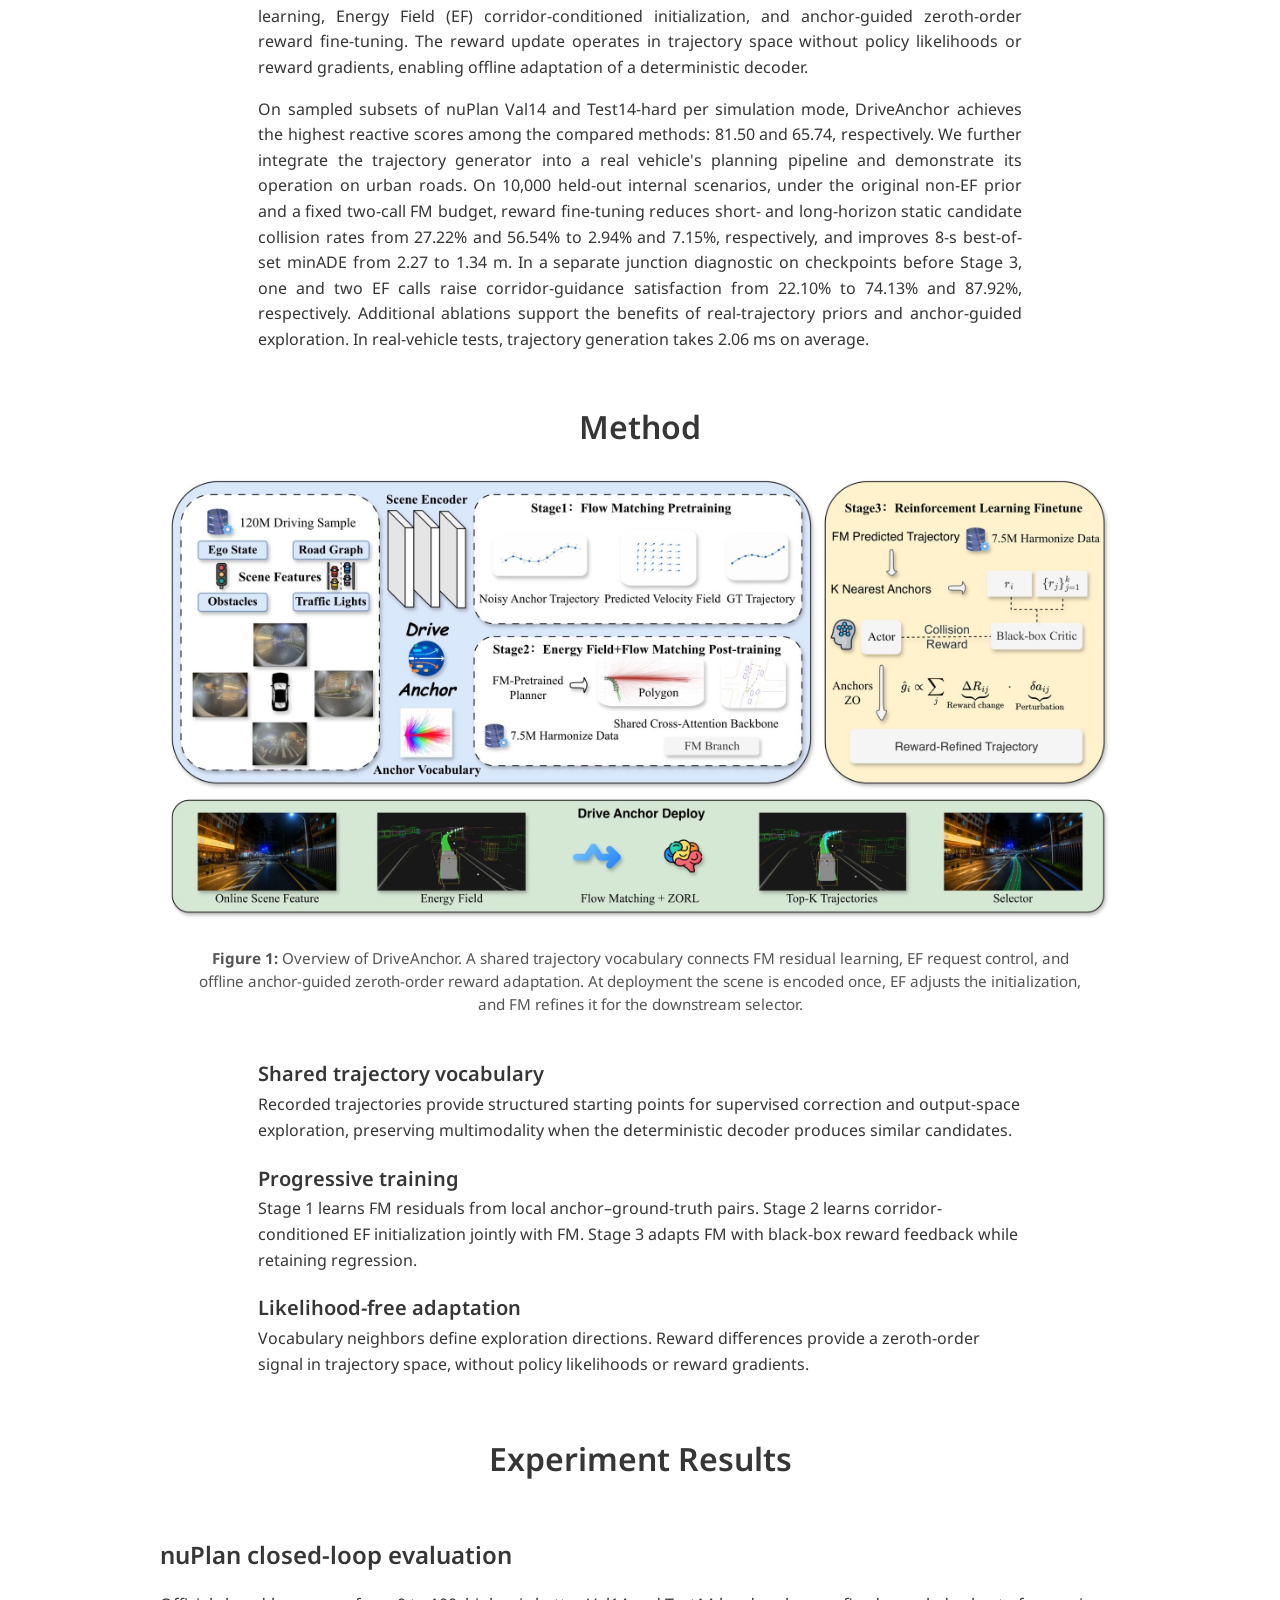
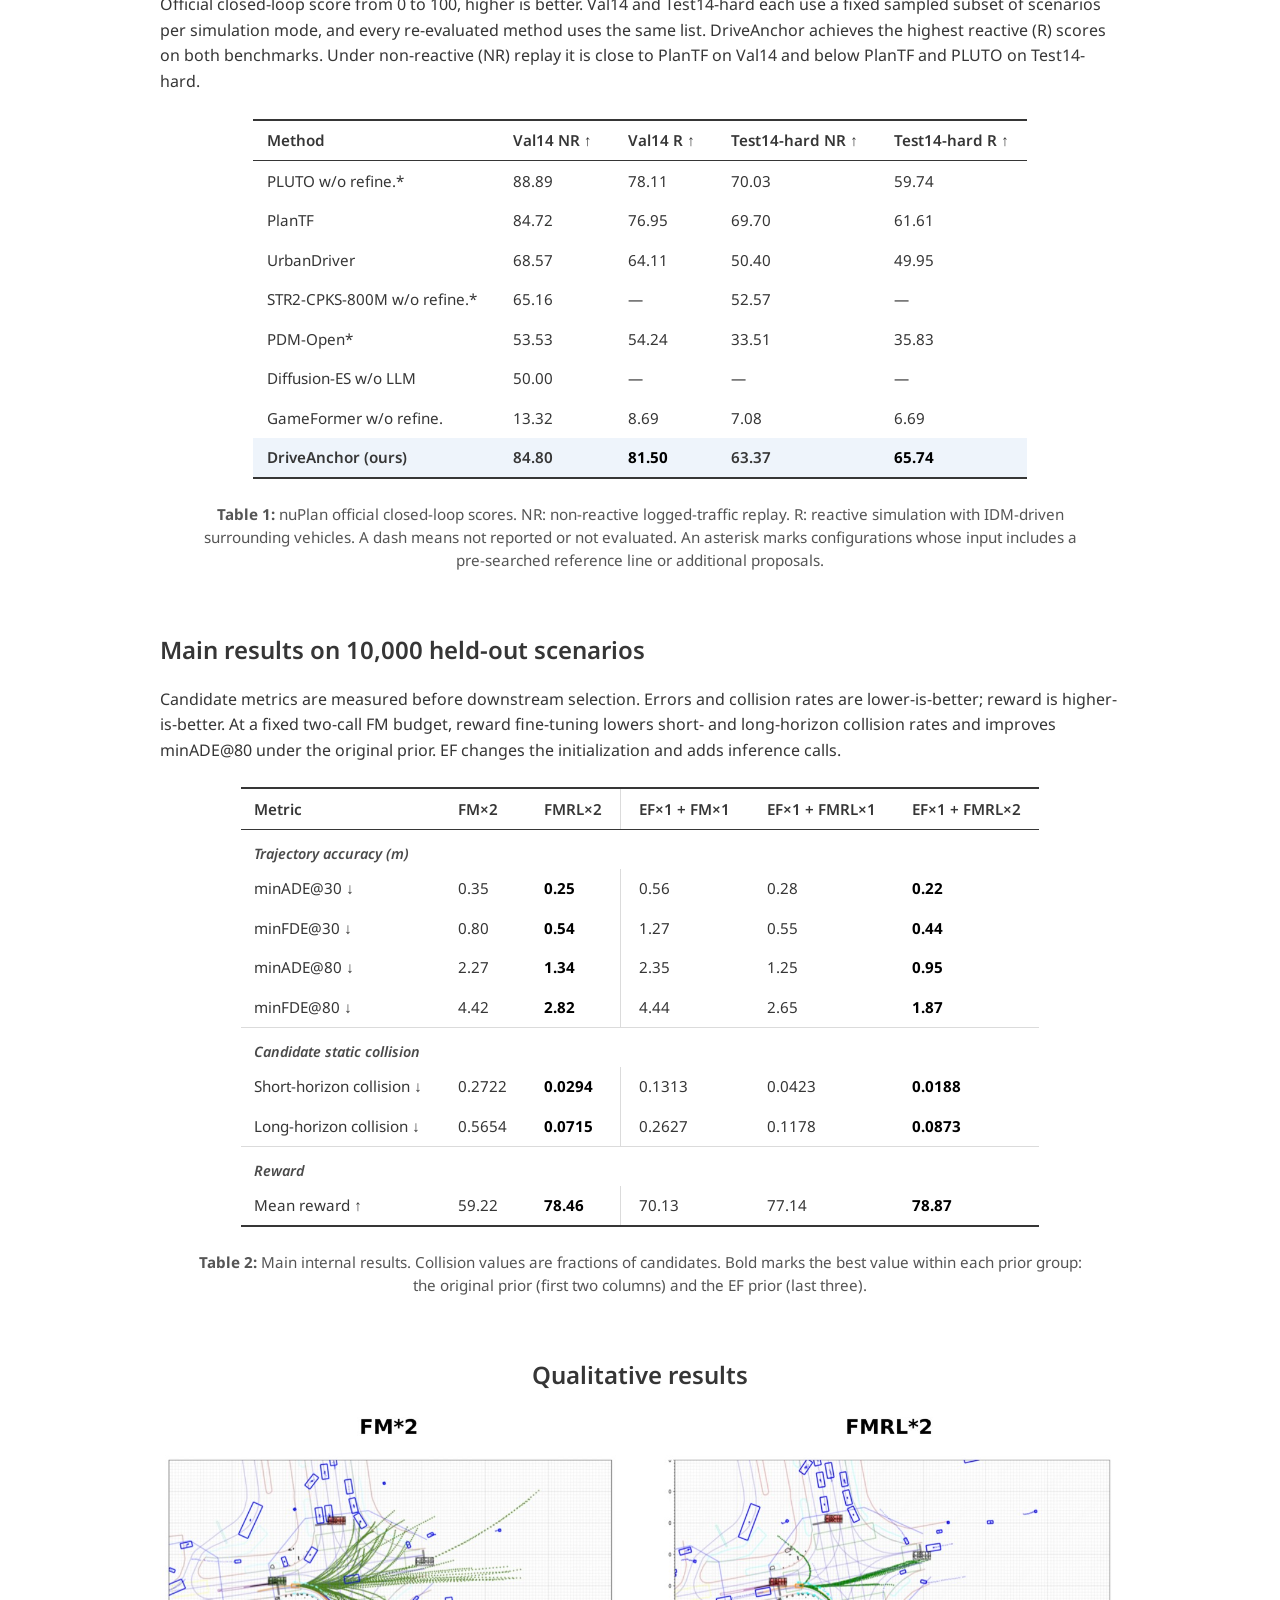
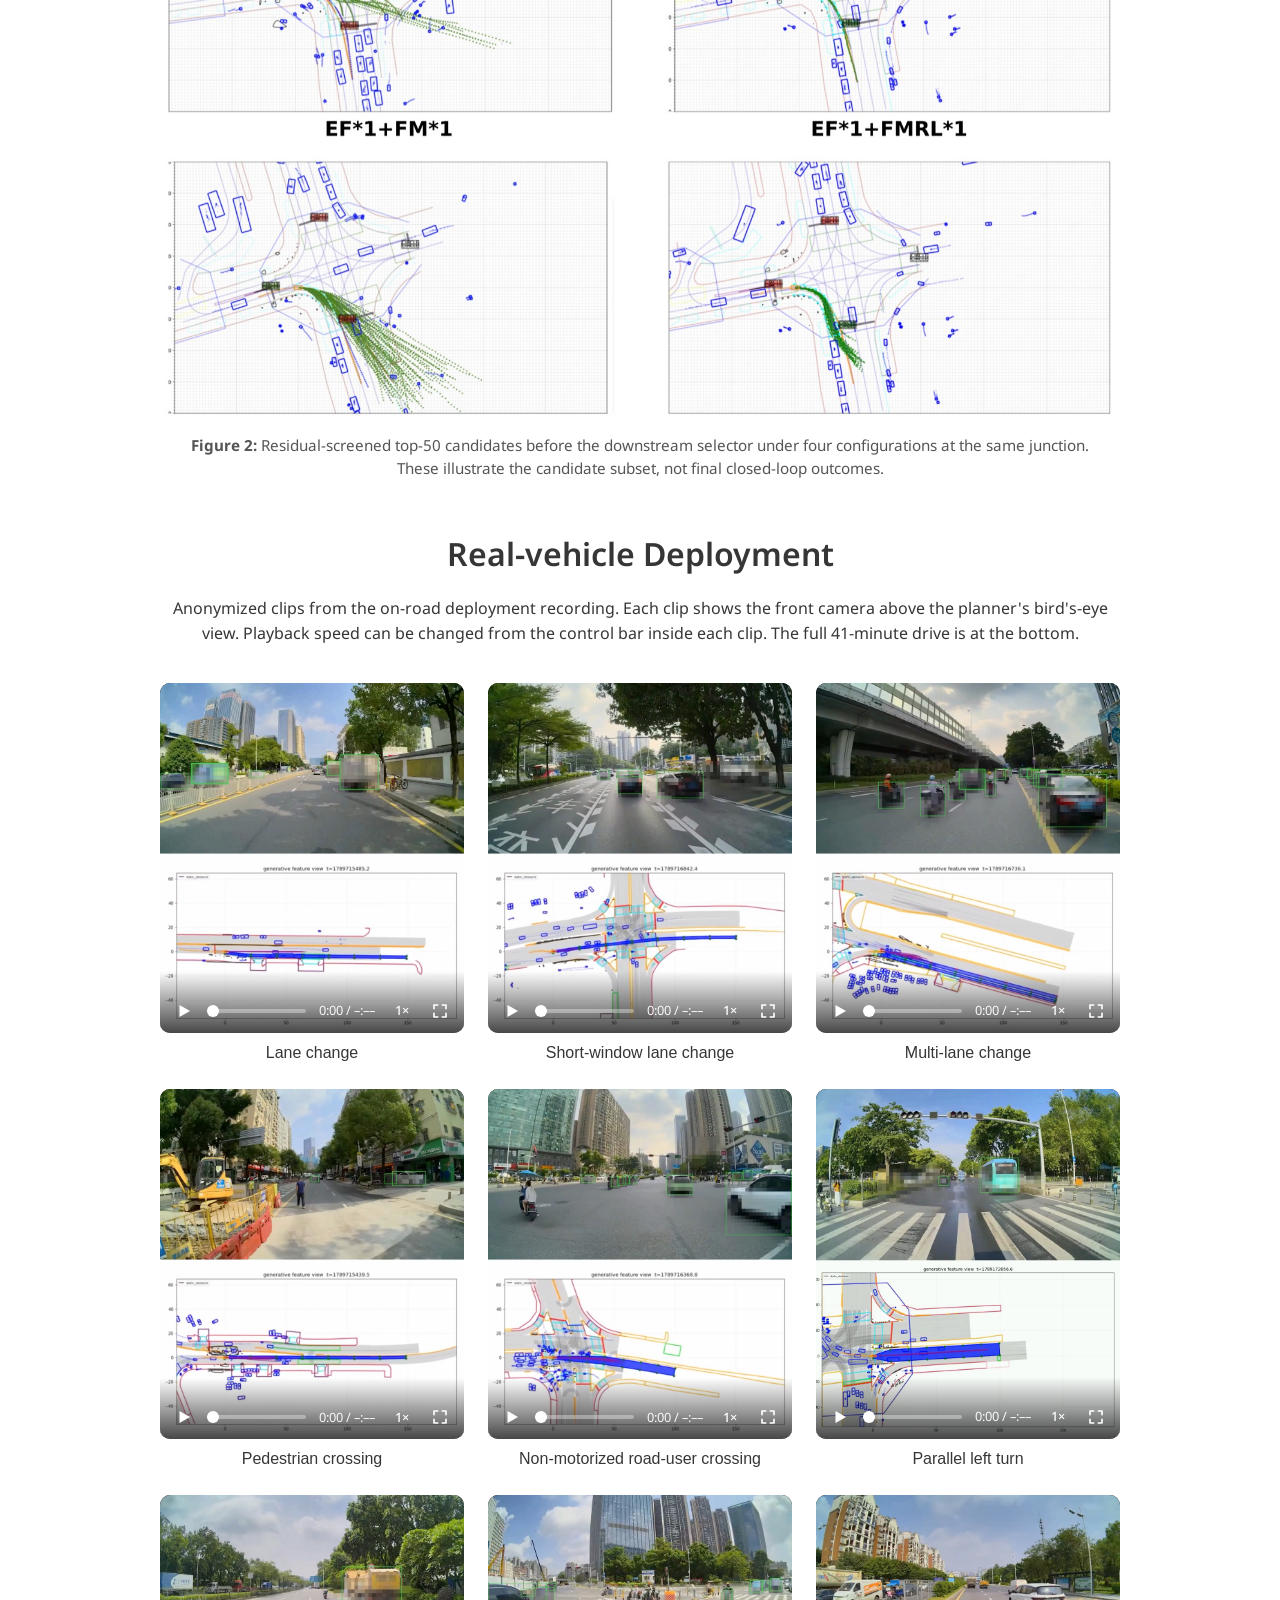
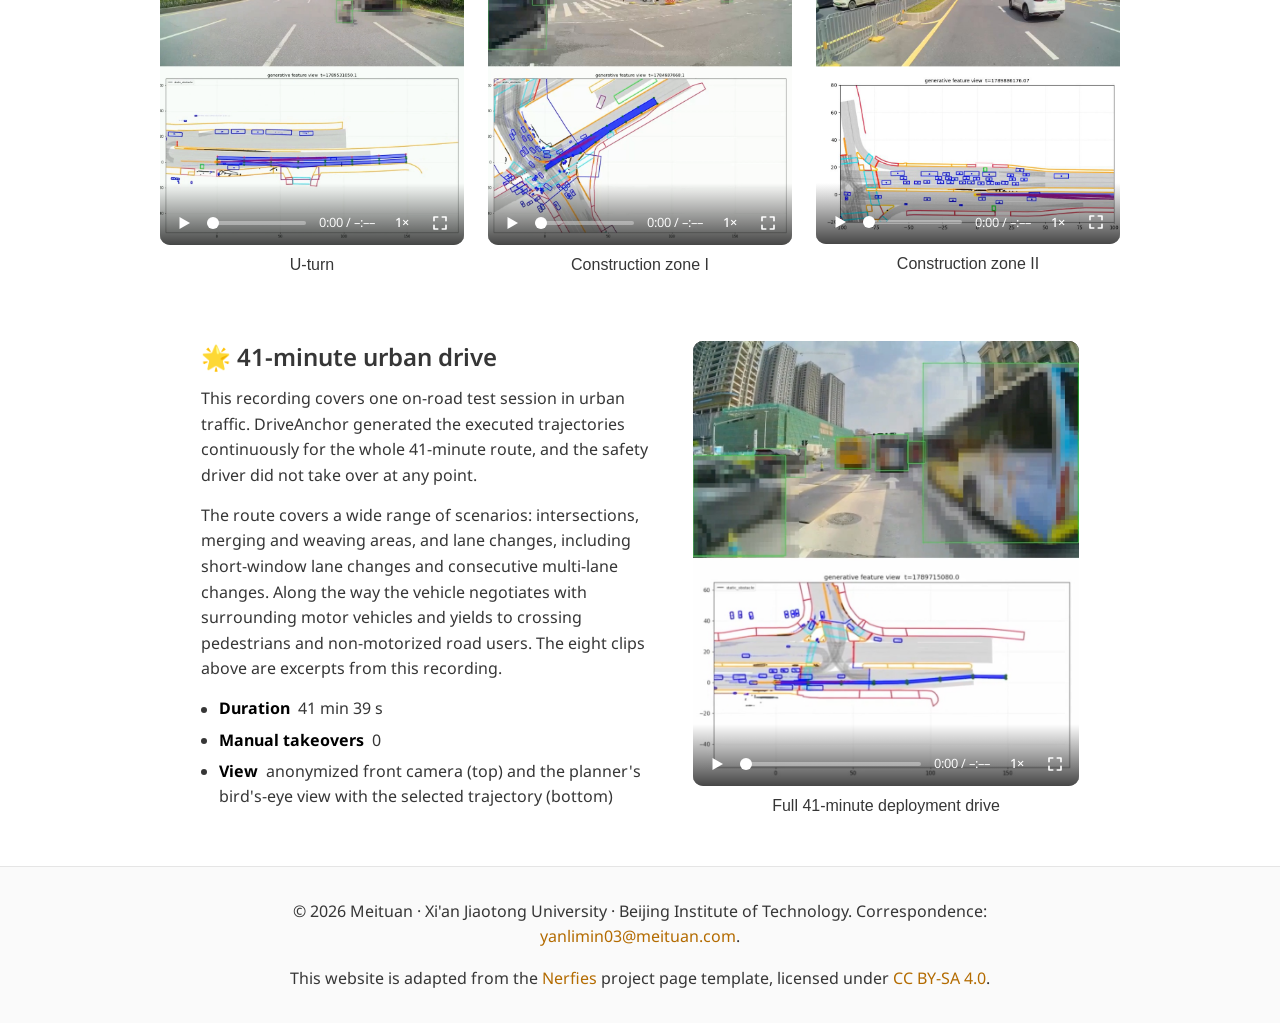
==== commit 2cde7209: "Update paper navigation styling" ====
--- a/index.html
+++ b/index.html
@@ -43,20 +43,14 @@
             <img src="assets/logos/xjtu.png" alt="Xi'an Jiaotong University" class="aff-logo">
             <img src="assets/logos/bit.png" alt="Beijing Institute of Technology" class="aff-logo">
           </div>
-          <div class="is-size-5 publication-venue">arXiv preprint &middot; 2026</div>
+          <div class="is-size-5 publication-venue">Paper &middot; 2026</div>
 
           <div class="column has-text-centered">
             <div class="publication-links">
               <span class="link-block">
                 <a href="https://arxiv.org/abs/2606.00519" target="_blank" rel="noreferrer" class="external-link button is-normal is-rounded is-dark">
                   <span class="icon"><svg viewBox="0 0 24 24" aria-hidden="true"><path d="M14 2H6a2 2 0 0 0-2 2v16a2 2 0 0 0 2 2h12a2 2 0 0 0 2-2V8z"/><path d="M14 2v6h6M16 13H8M16 17H8"/></svg></span>
-                  <span>arXiv</span>
-                </a>
-              </span>
-              <span class="link-block">
-                <a href="https://github.com/123445992/driveanchor-public.github.io" target="_blank" rel="noreferrer" class="external-link button is-normal is-rounded is-dark">
-                  <span class="icon"><svg viewBox="0 0 24 24" aria-hidden="true"><path d="M16 18l6-6-6-6M8 6l-6 6 6 6"/></svg></span>
-                  <span>Code</span>
+                  <span>Paper</span>
                 </a>
               </span>
               <span class="link-block">
--- a/styles.css
+++ b/styles.css
@@ -514,7 +514,7 @@
   --mt-amber: #B36B00;
   --mt-ink: #1a1a1a;
 }
-body { border-top: 6px solid var(--mt-yellow); }
+body { border-top: 0; }
 .brand-strip { display: flex; justify-content: center; margin: 0 0 1.25rem; }
 .brand-logo { height: 44px; width: auto; }
 .publication-title { color: var(--mt-ink); }
@@ -528,11 +528,11 @@
 .affiliation-logos { display: flex; justify-content: center; align-items: center; gap: 2.25rem; margin: 1.1rem 0 0.9rem; flex-wrap: wrap; }
 .aff-logo { height: 64px; width: auto; }
 .aff-logo-wide { height: 40px; }
-.publication-venue { background: var(--mt-yellow); color: var(--mt-ink); font-weight: 600; border-radius: 999px; padding: 0.15rem 0.9rem; margin: 0.25rem auto 0.75rem; }
-.publication-links .button.is-dark { background: var(--mt-ink); border: 2px solid var(--mt-yellow); }
-.publication-links .button.is-dark:hover { background: var(--mt-yellow); color: var(--mt-ink); }
-.publication-links .button.is-dark:hover svg { stroke: var(--mt-ink); }
-.section .title.is-3 { border-left: 6px solid var(--mt-yellow); padding-left: 0.6rem; }
+.publication-venue { color: #555; font-weight: 600; margin: 0.25rem auto 0.75rem; }
+.publication-links .button.is-dark { background: var(--mt-ink); border: 0; }
+.publication-links .button.is-dark:hover { background: #4a4a4a; color: #fff; }
+.publication-links .button.is-dark:hover svg { stroke: #fff; }
+.section .title.is-3 { border-left: 0; padding-left: 0; }
 .hero.teaser .subtitle .dnerf { color: var(--mt-amber); }
-.footer { border-top: 4px solid var(--mt-yellow); }
+.footer { border-top: 1px solid #e5e5e5; }
 .footer a { color: var(--mt-amber); }
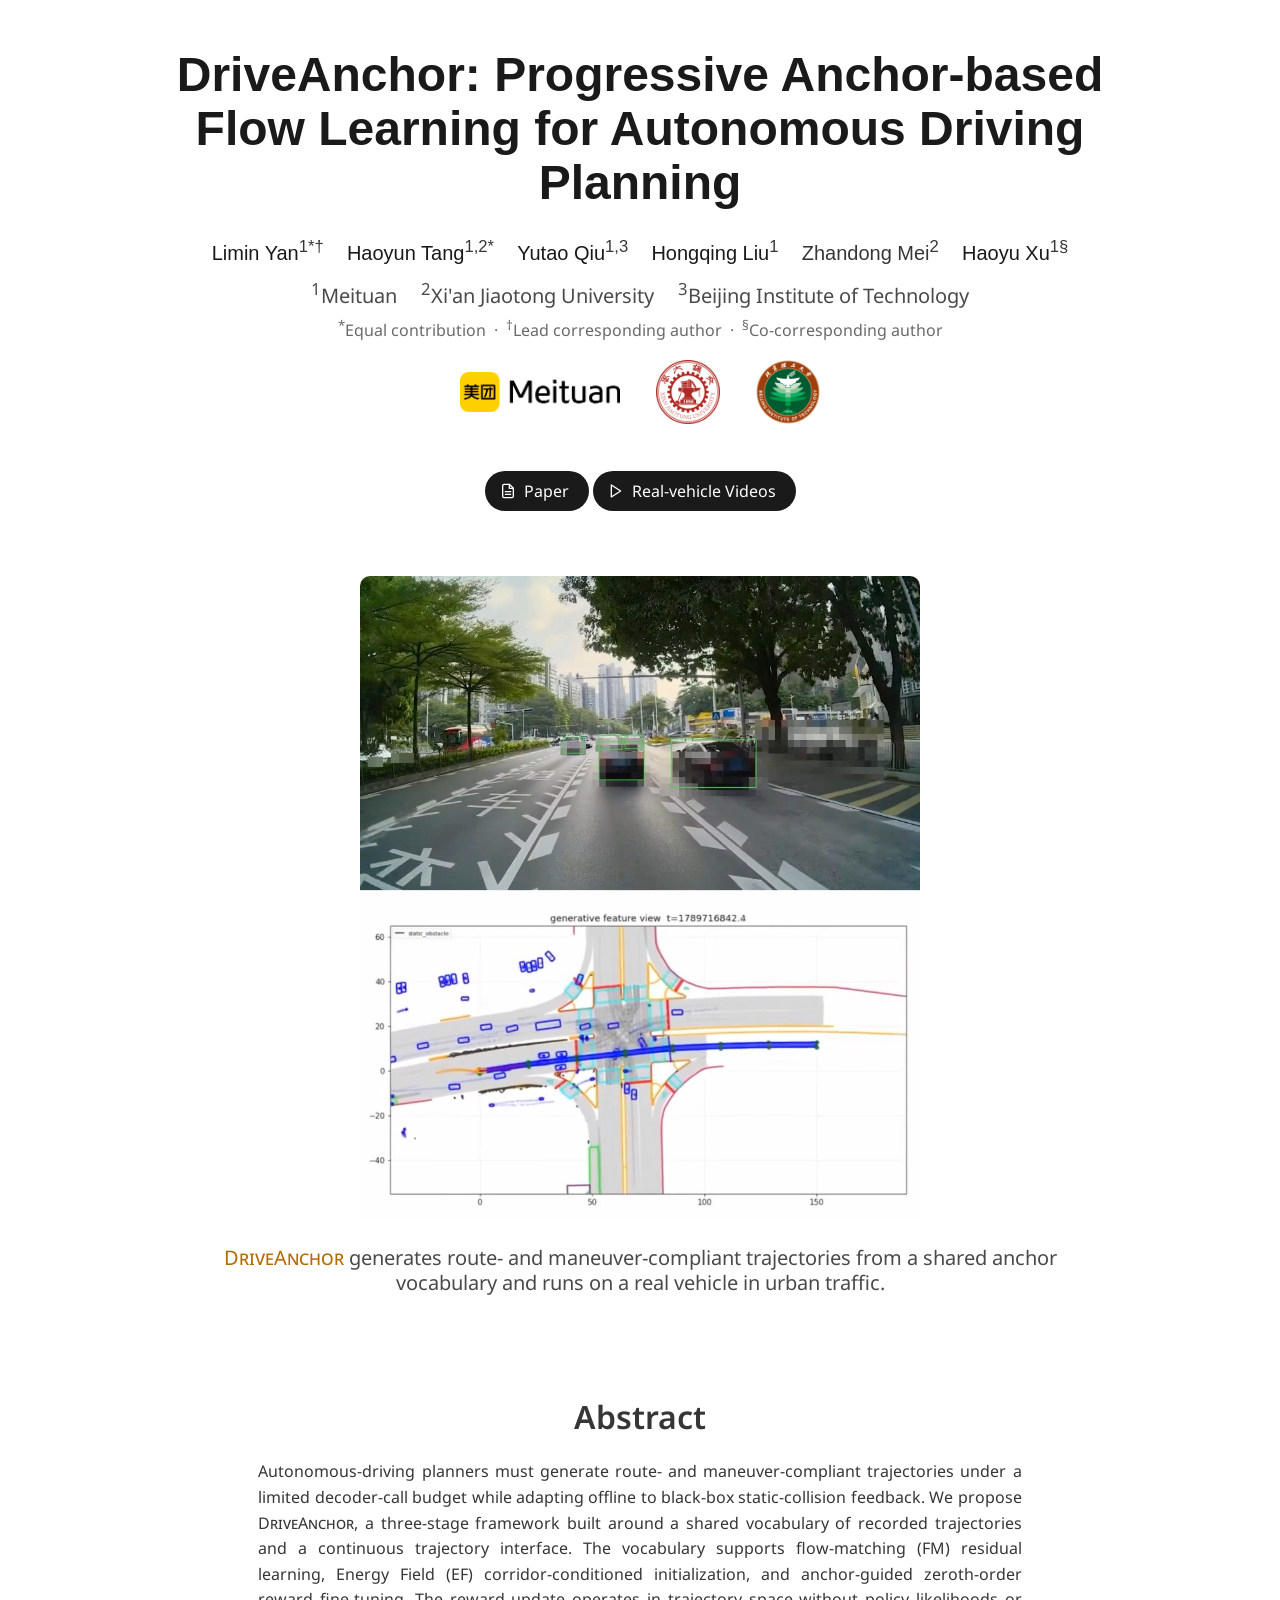
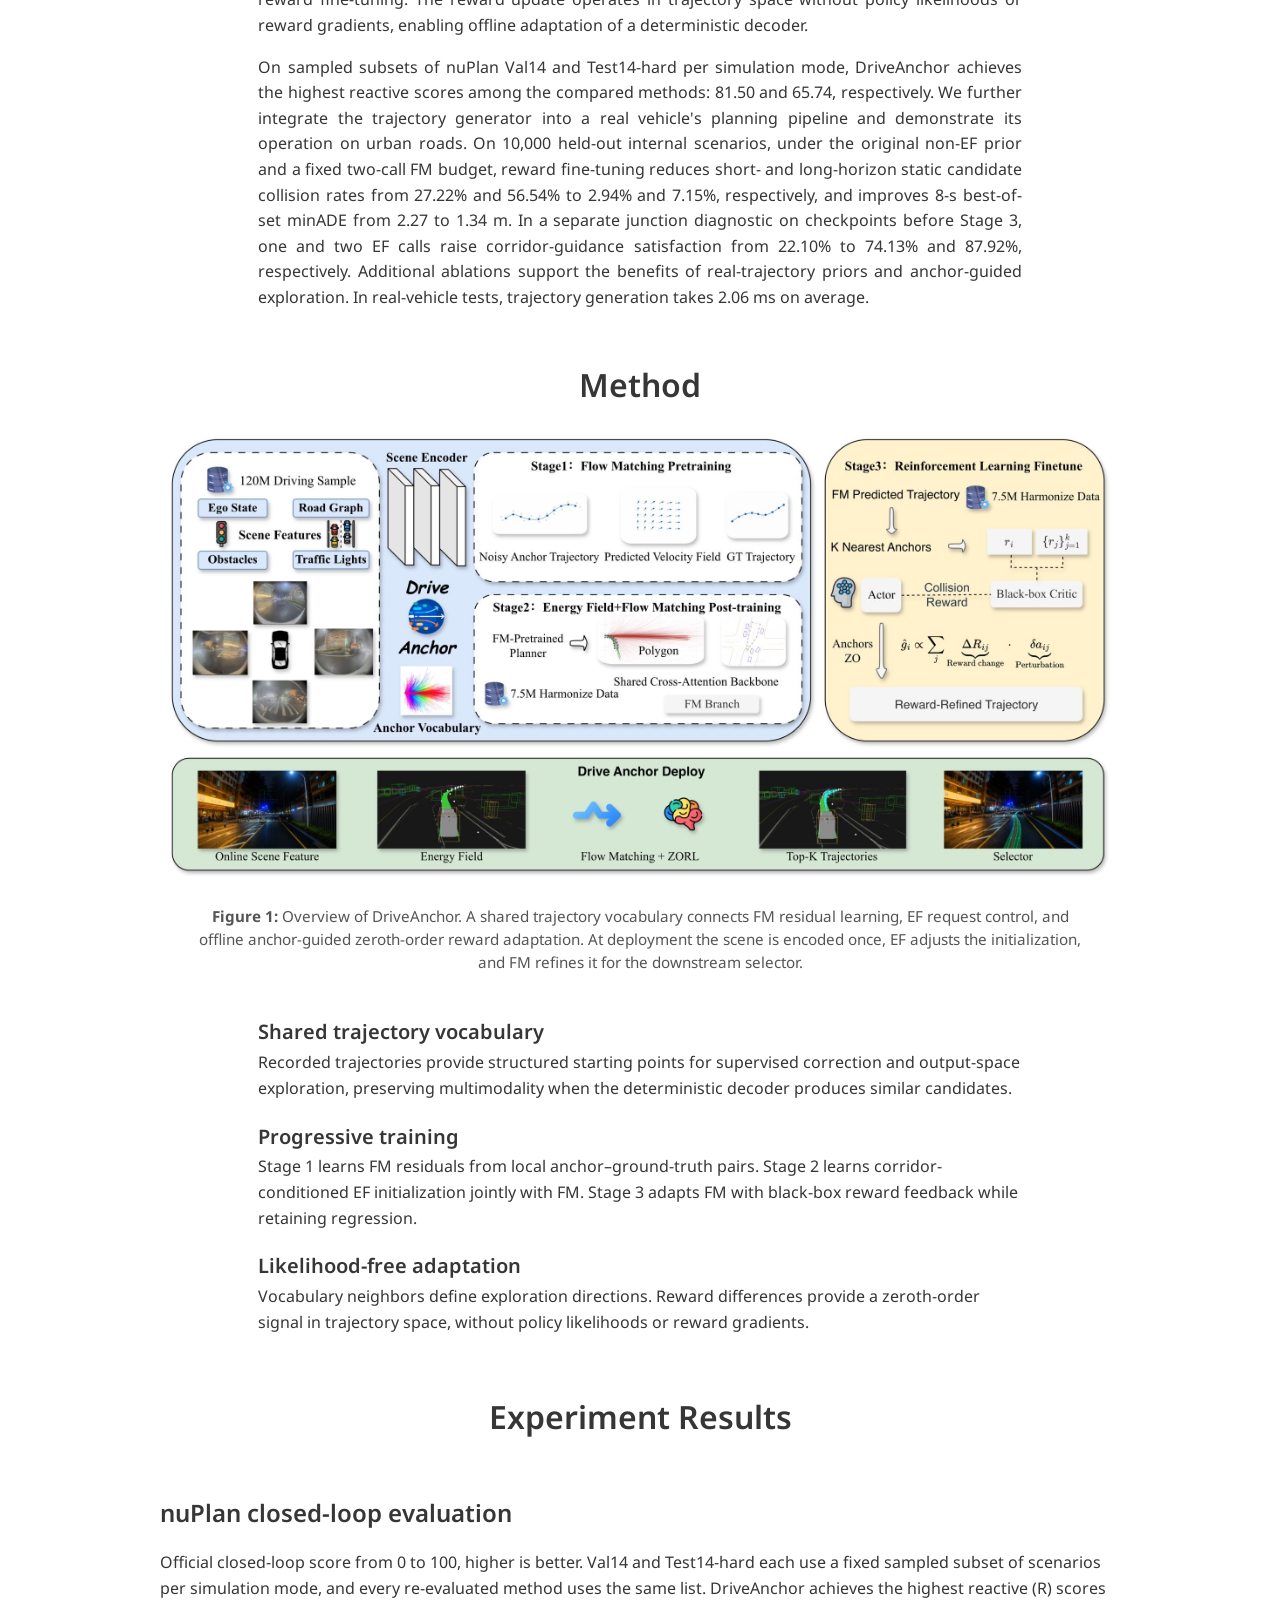
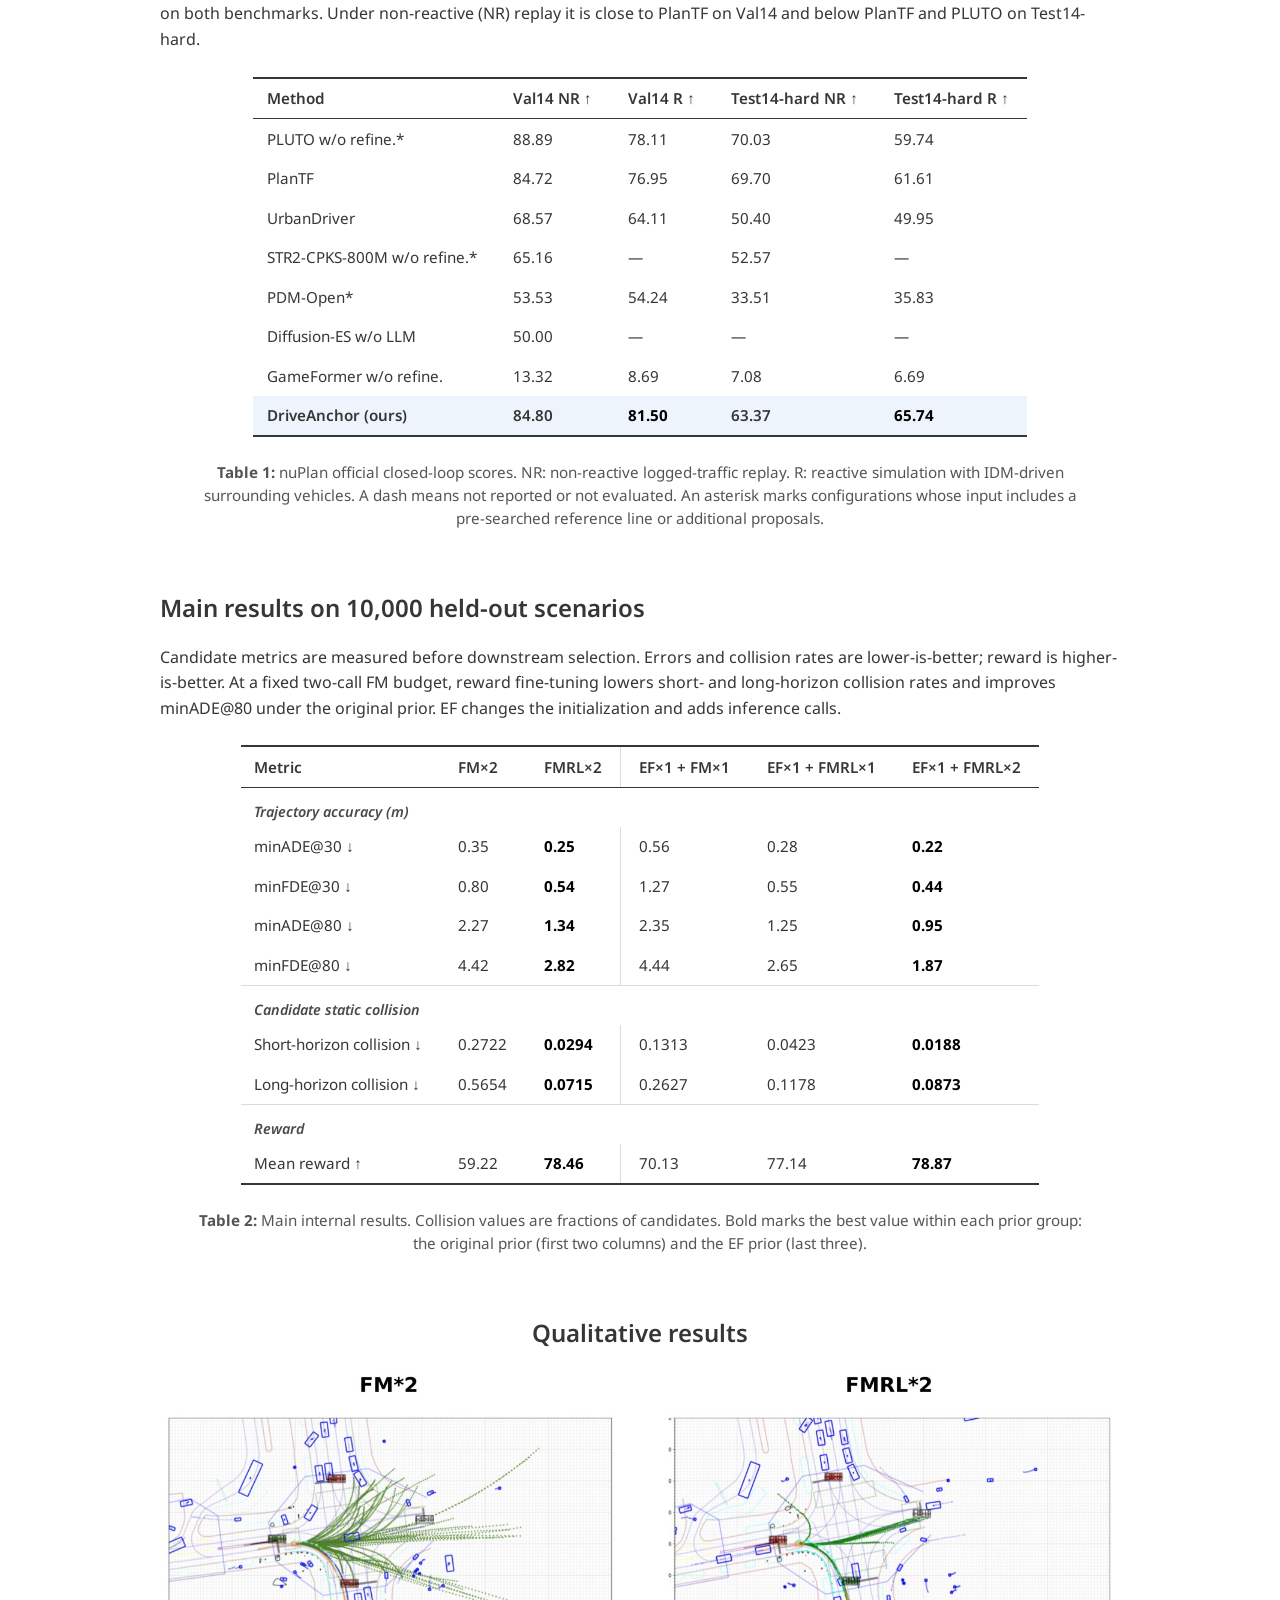
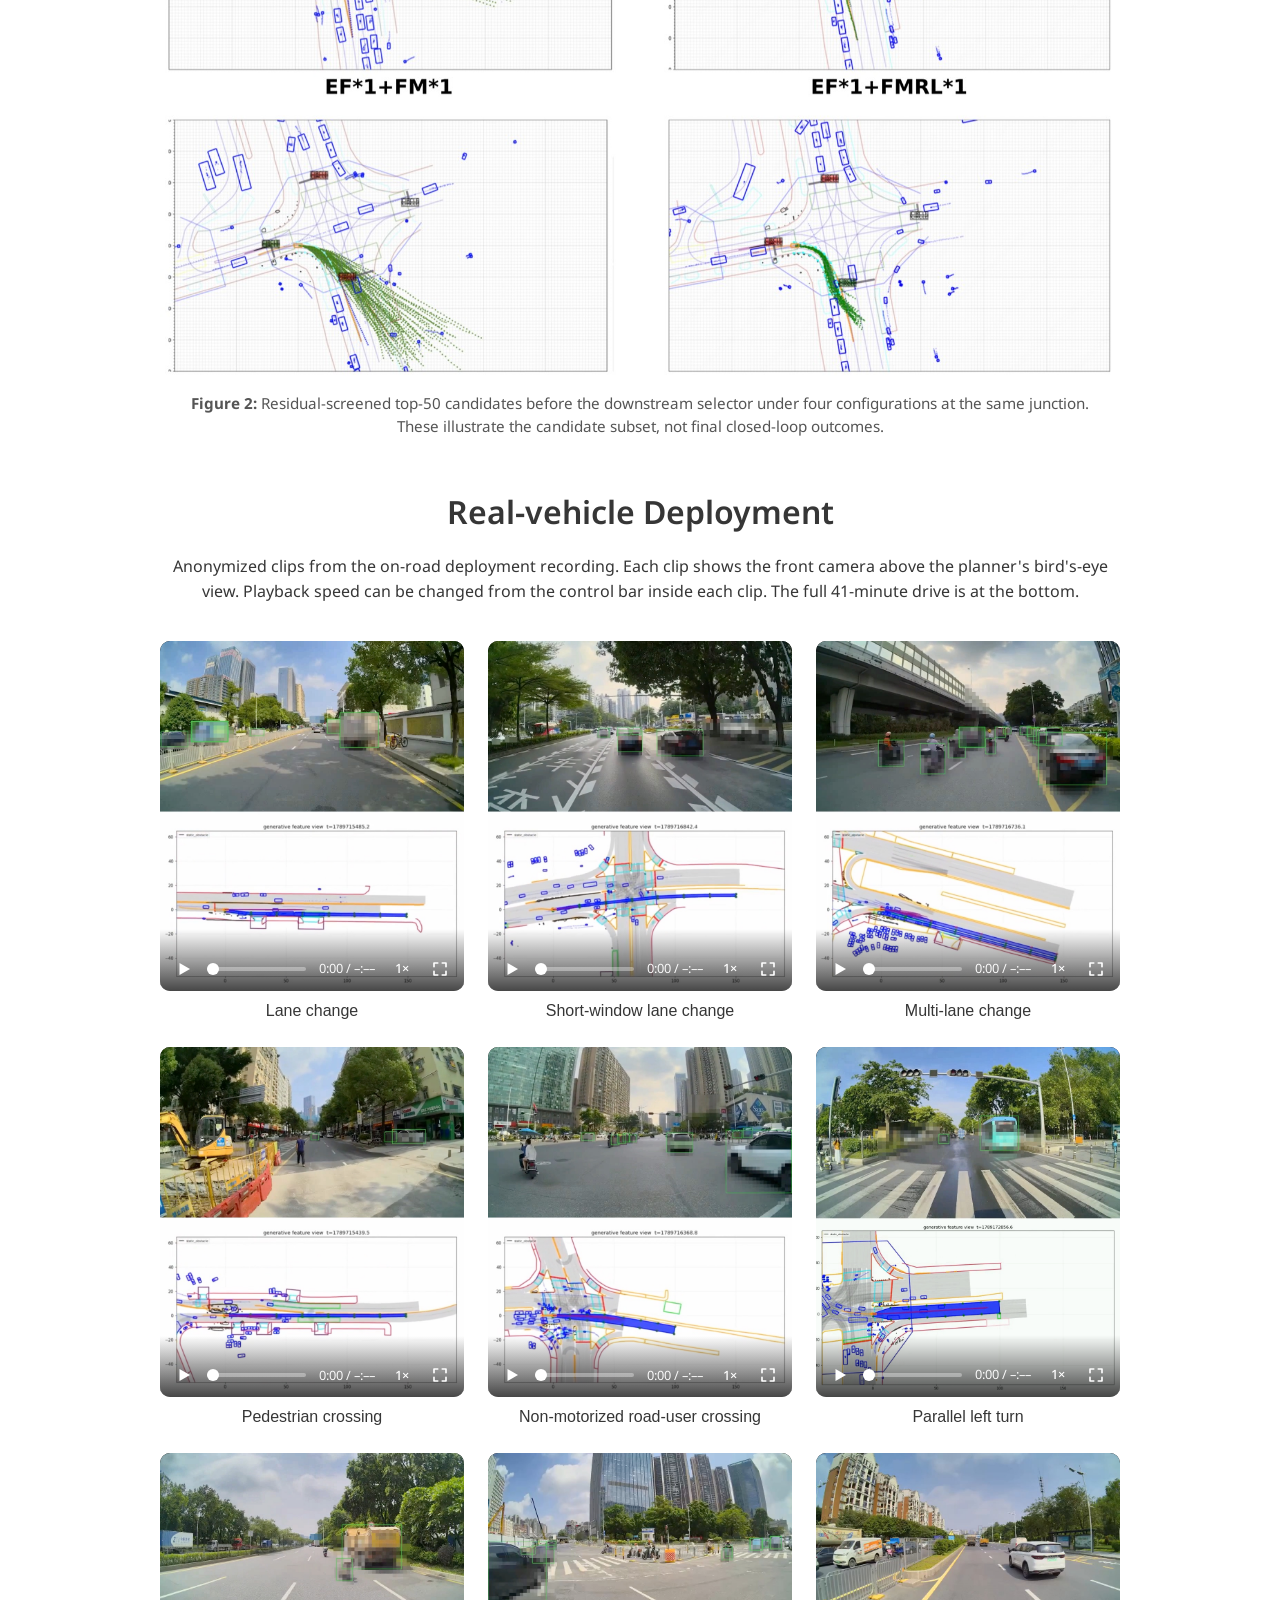
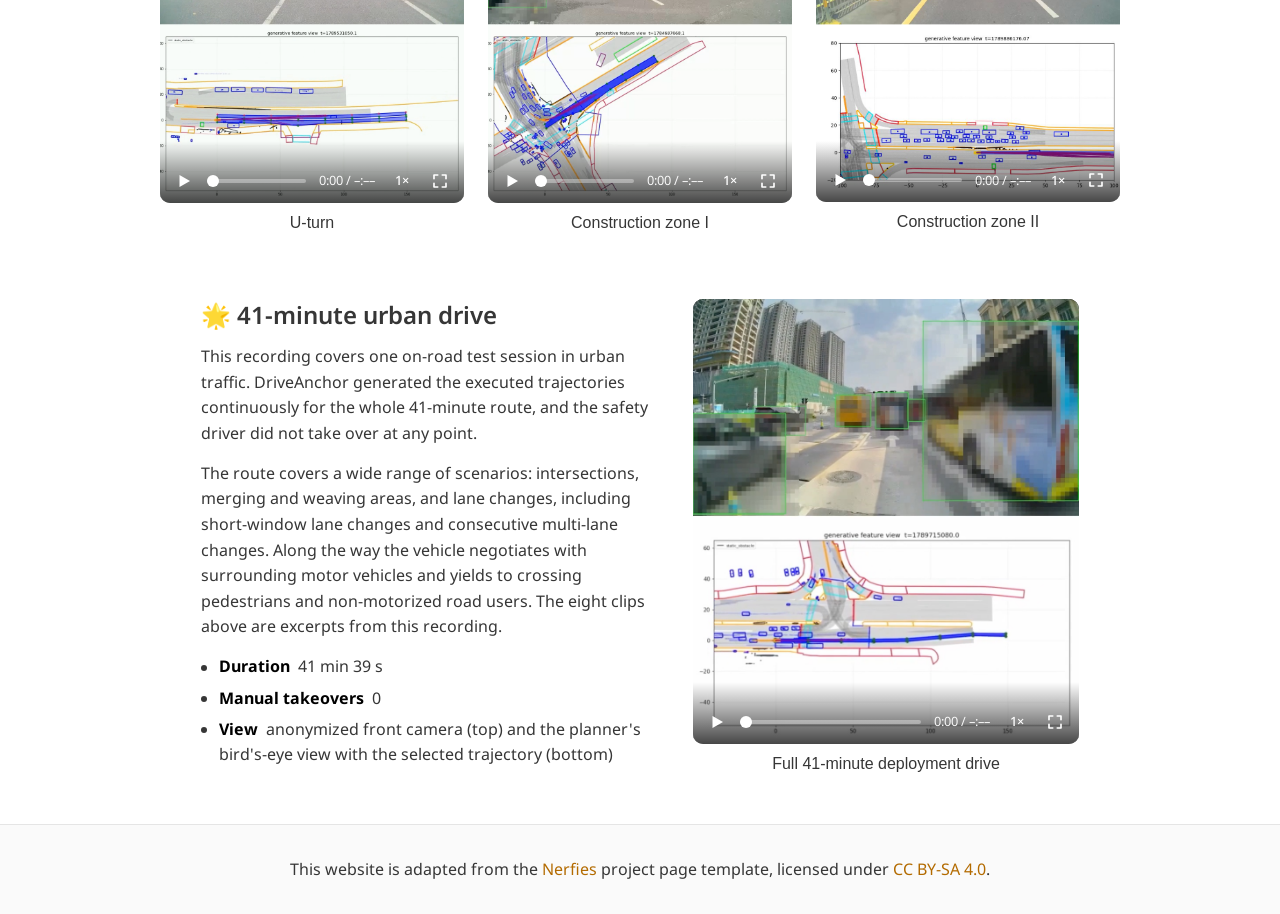
==== commit f0bc0fef: "Simplify project page footer" ====
--- a/index.html
+++ b/index.html
@@ -43,8 +43,6 @@
             <img src="assets/logos/xjtu.png" alt="Xi'an Jiaotong University" class="aff-logo">
             <img src="assets/logos/bit.png" alt="Beijing Institute of Technology" class="aff-logo">
           </div>
-          <div class="is-size-5 publication-venue">Paper &middot; 2026</div>
-
           <div class="column has-text-centered">
             <div class="publication-links">
               <span class="link-block">
@@ -248,7 +246,6 @@
     <div class="columns is-centered">
       <div class="column is-8">
         <div class="content has-text-centered">
-          <p>&copy; 2026 Meituan &middot; Xi'an Jiaotong University &middot; Beijing Institute of Technology. Correspondence: <a href="mailto:yanlimin03@meituan.com">yanlimin03@meituan.com</a>.</p>
           <p>This website is adapted from the <a href="https://nerfies.github.io" target="_blank" rel="noreferrer">Nerfies</a> project page template, licensed under <a rel="license" href="http://creativecommons.org/licenses/by-sa/4.0/">CC BY-SA 4.0</a>.</p>
         </div>
       </div>
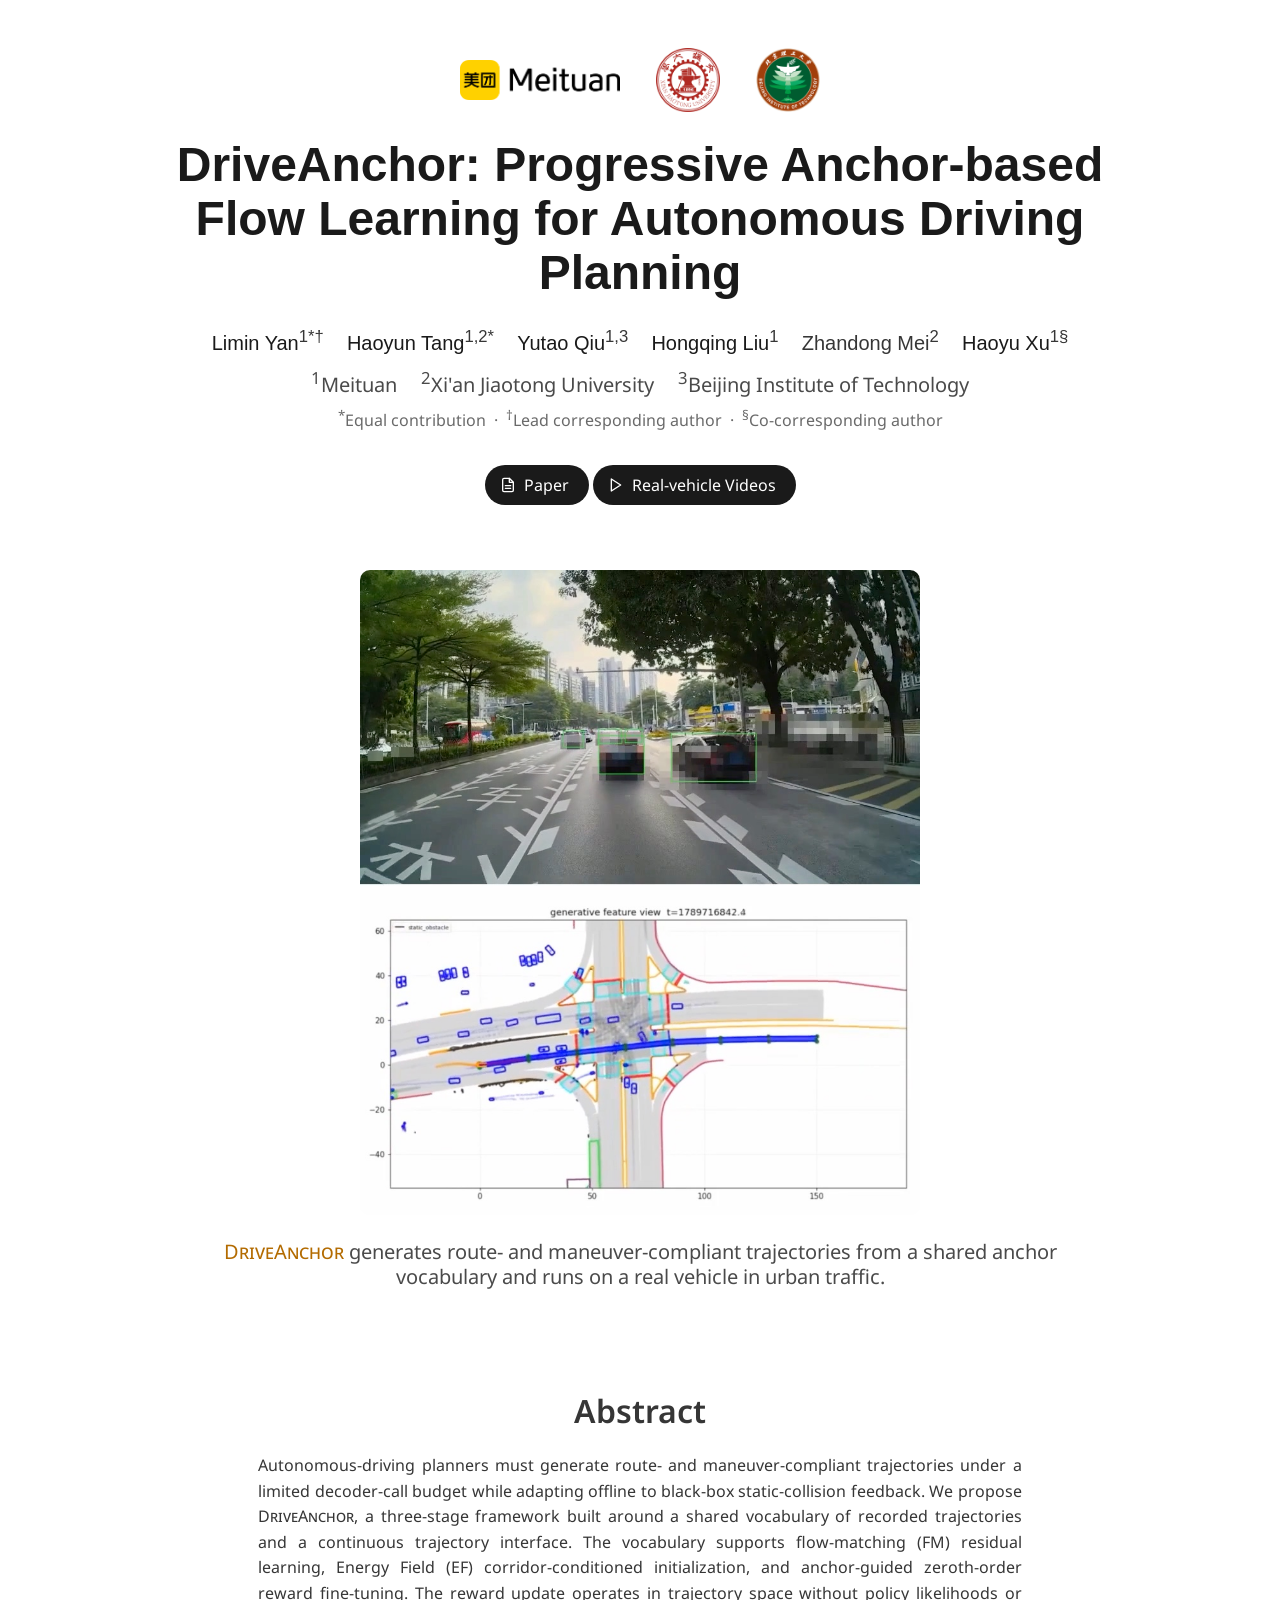
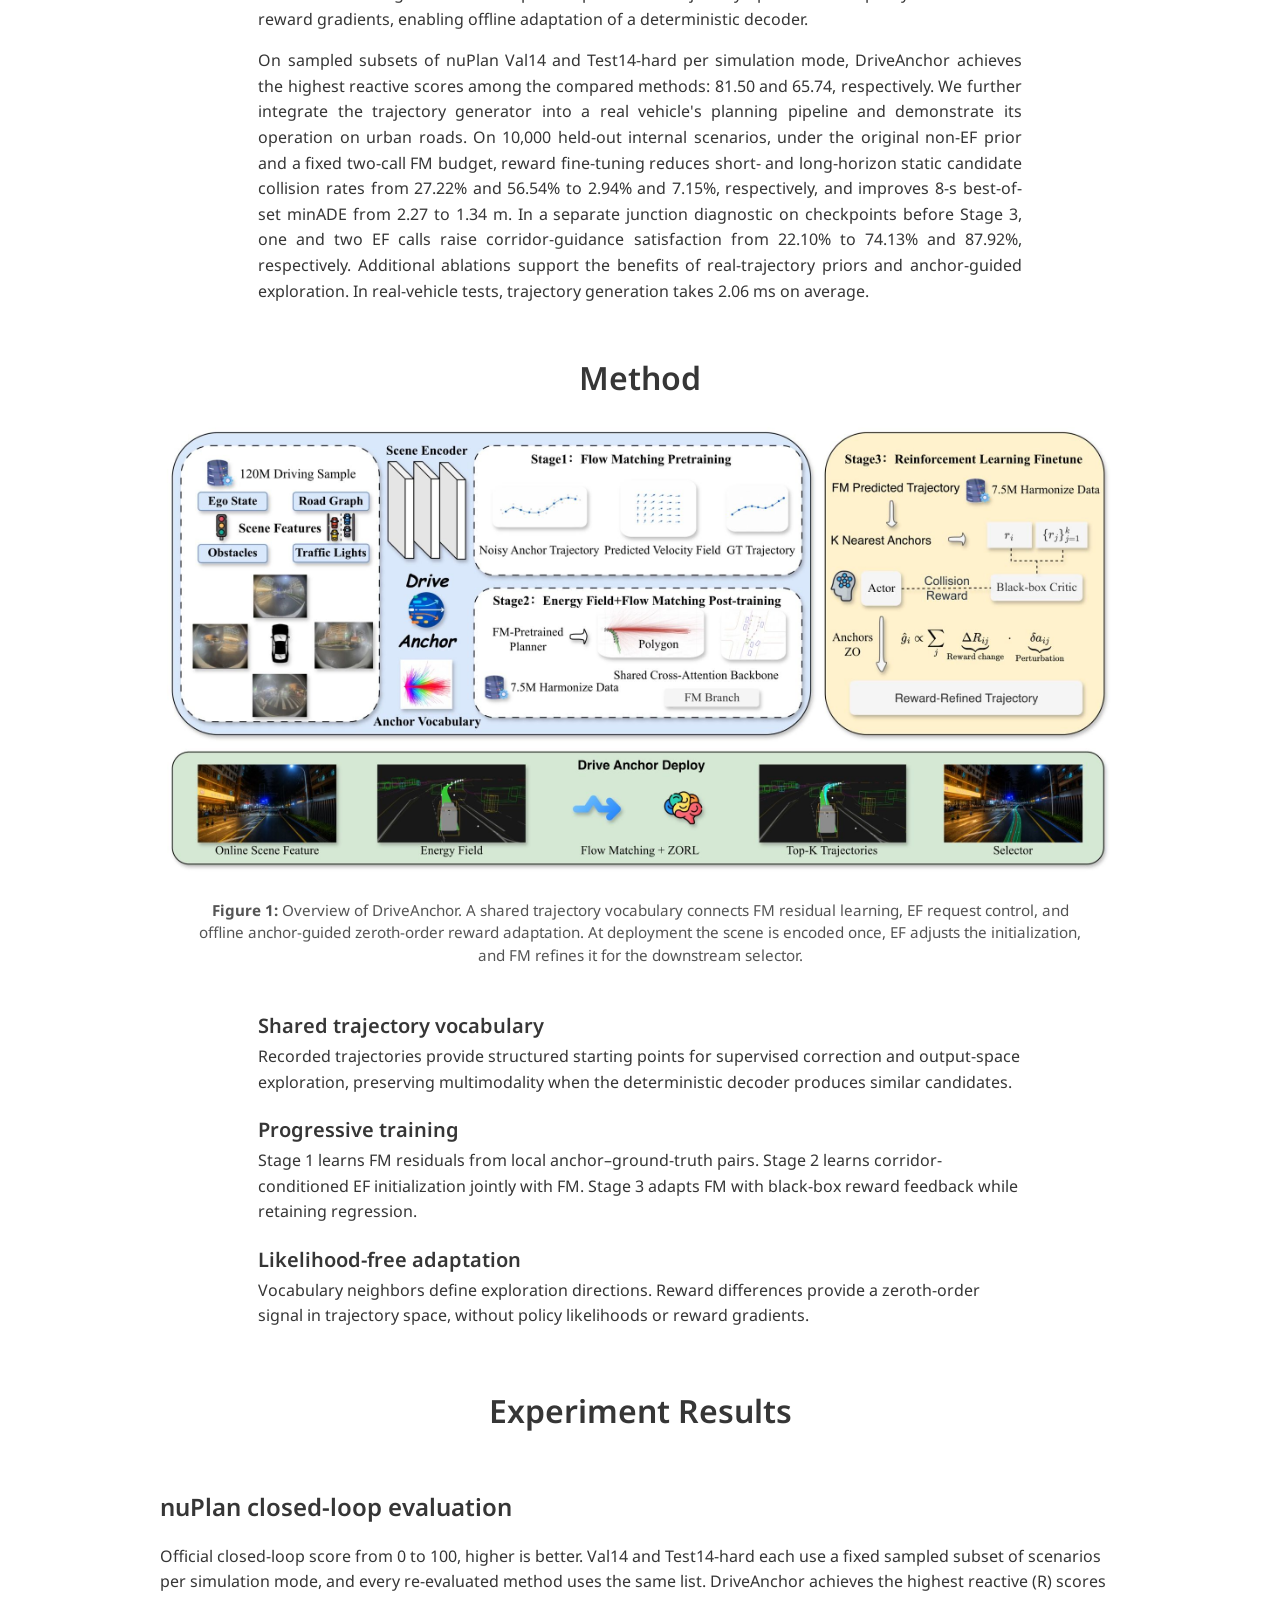
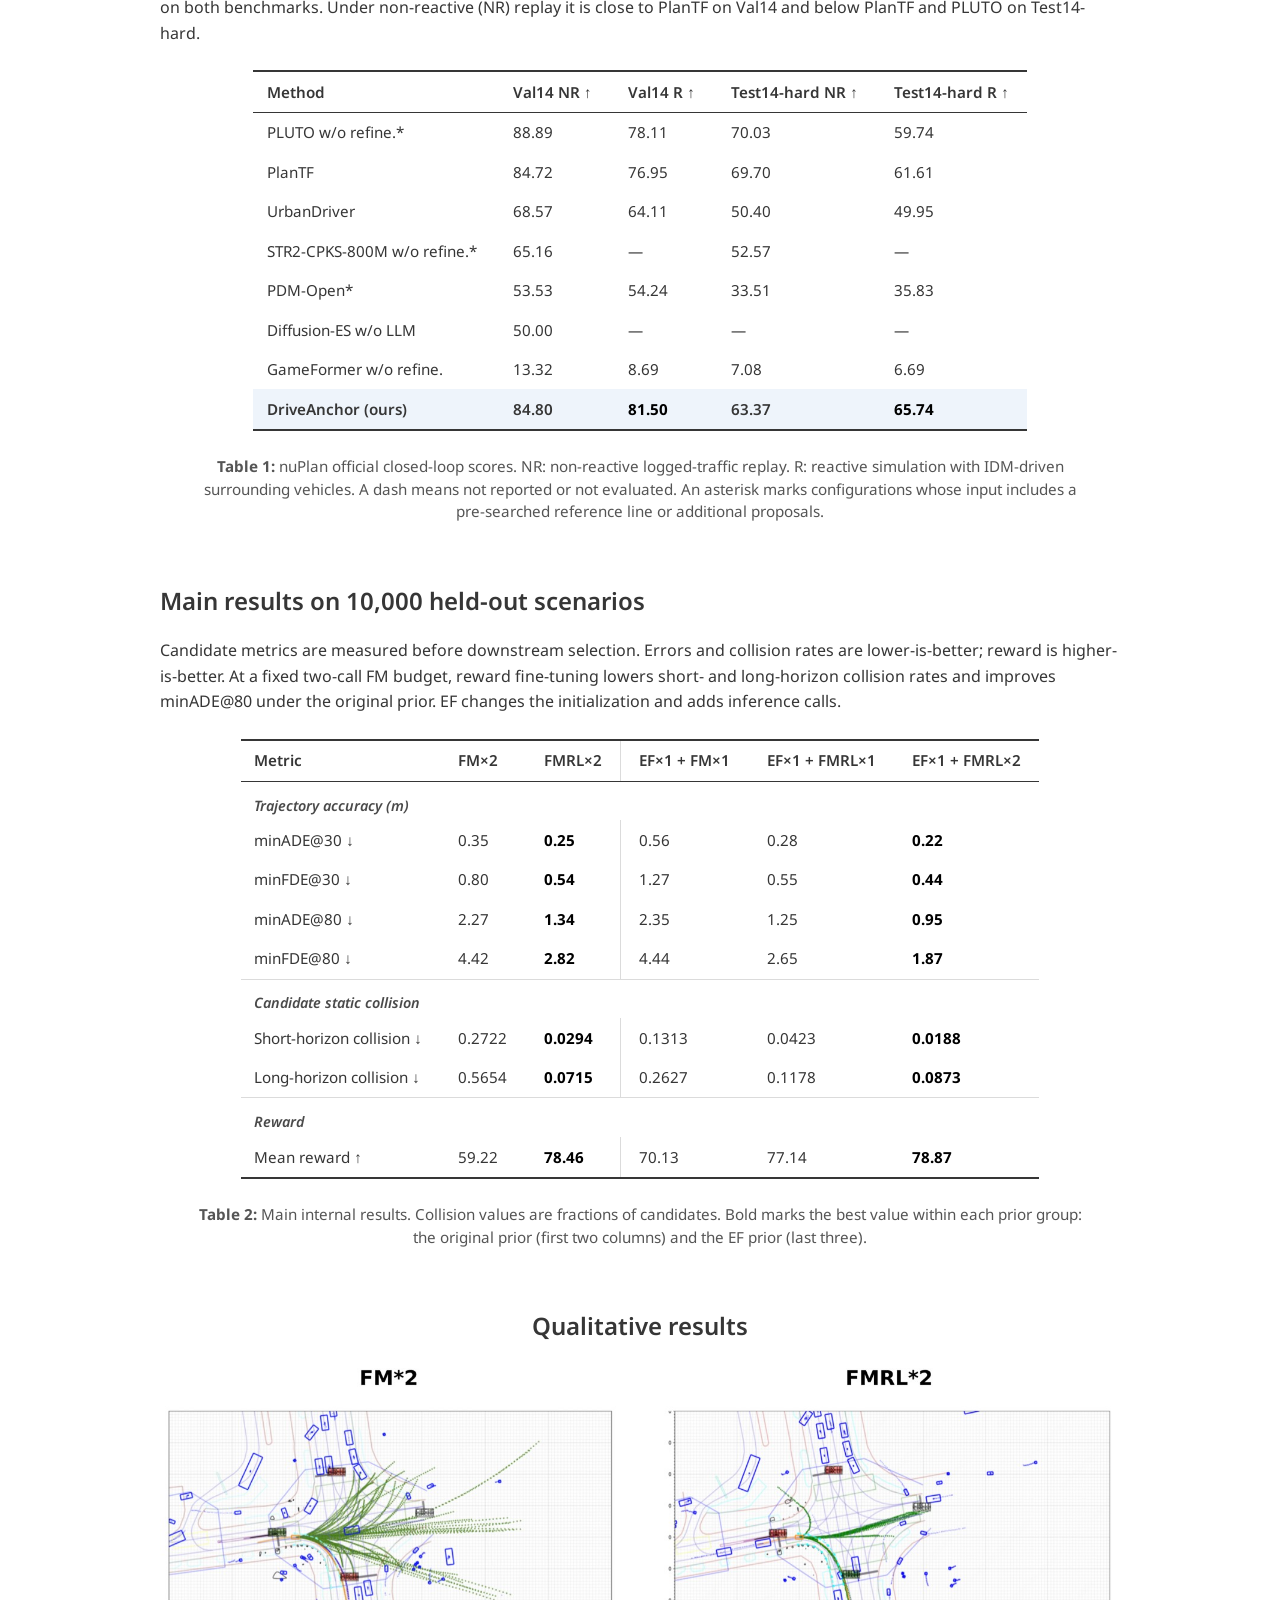
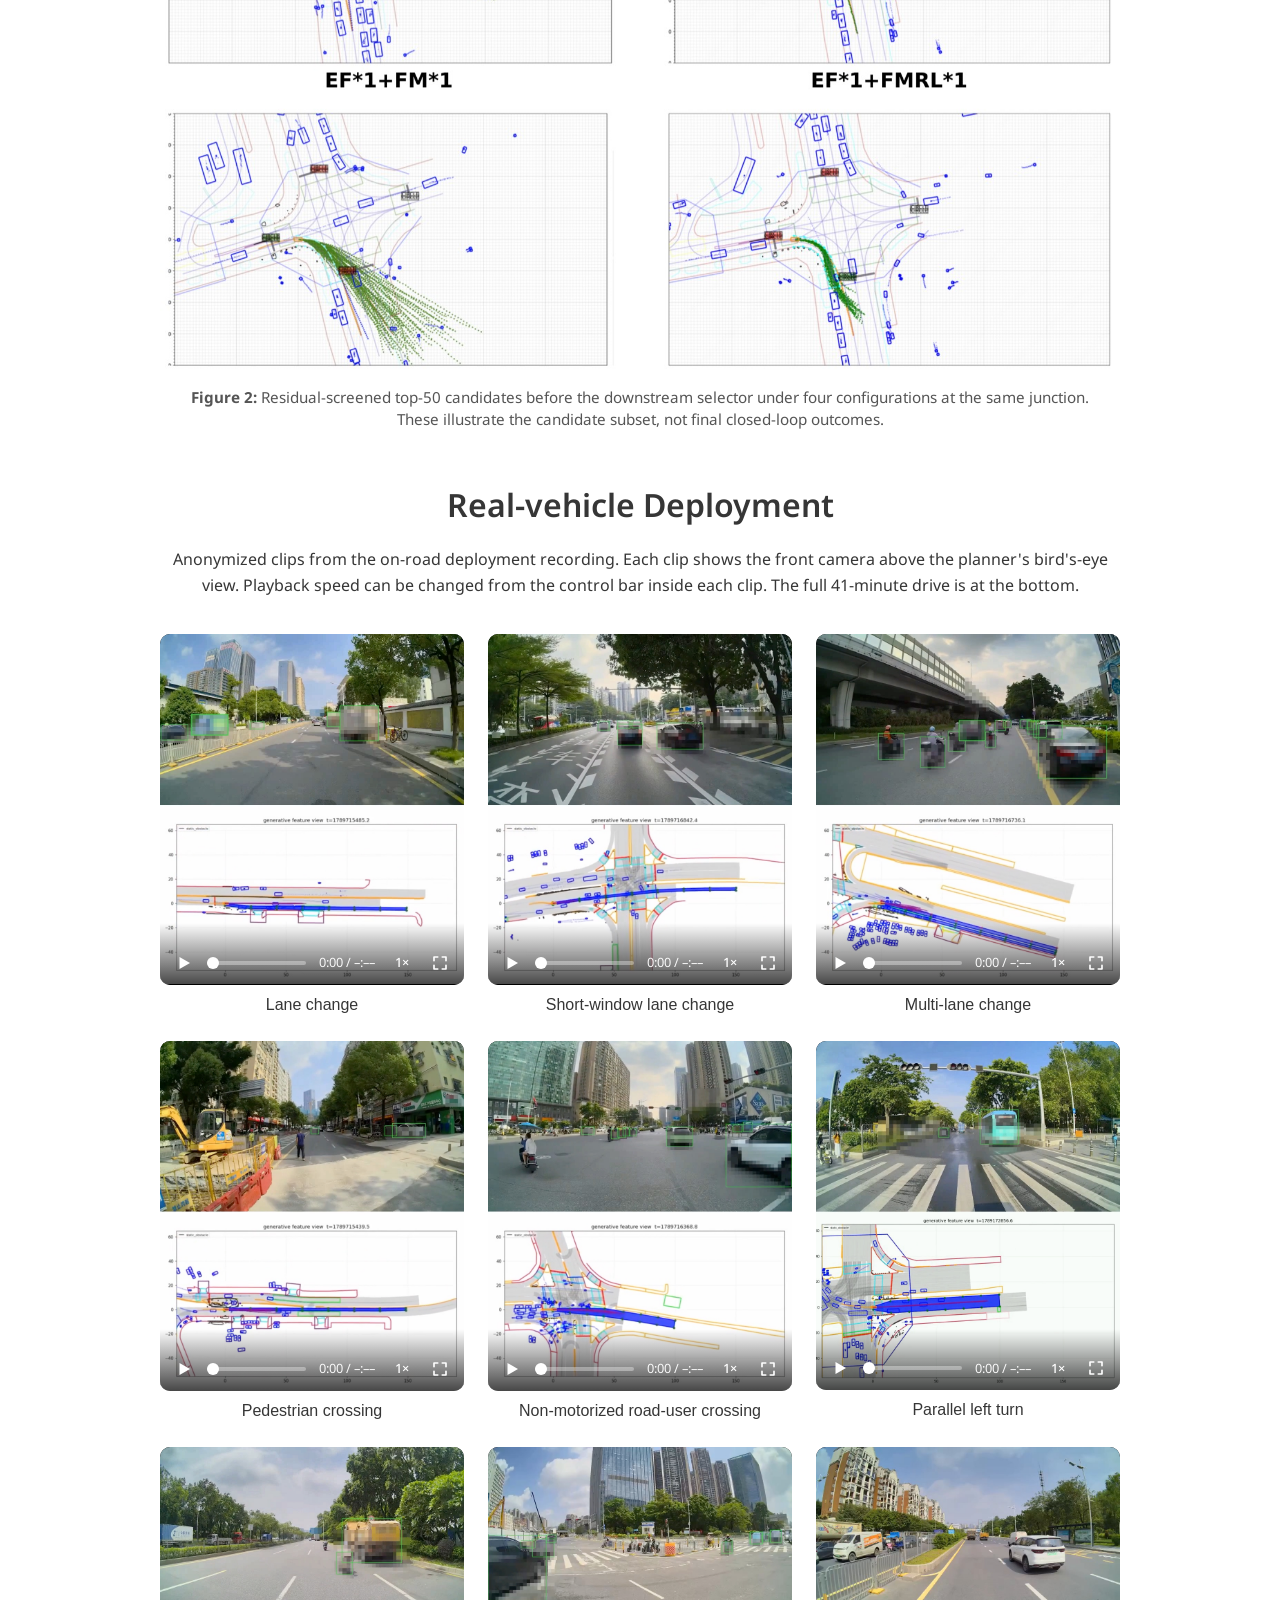
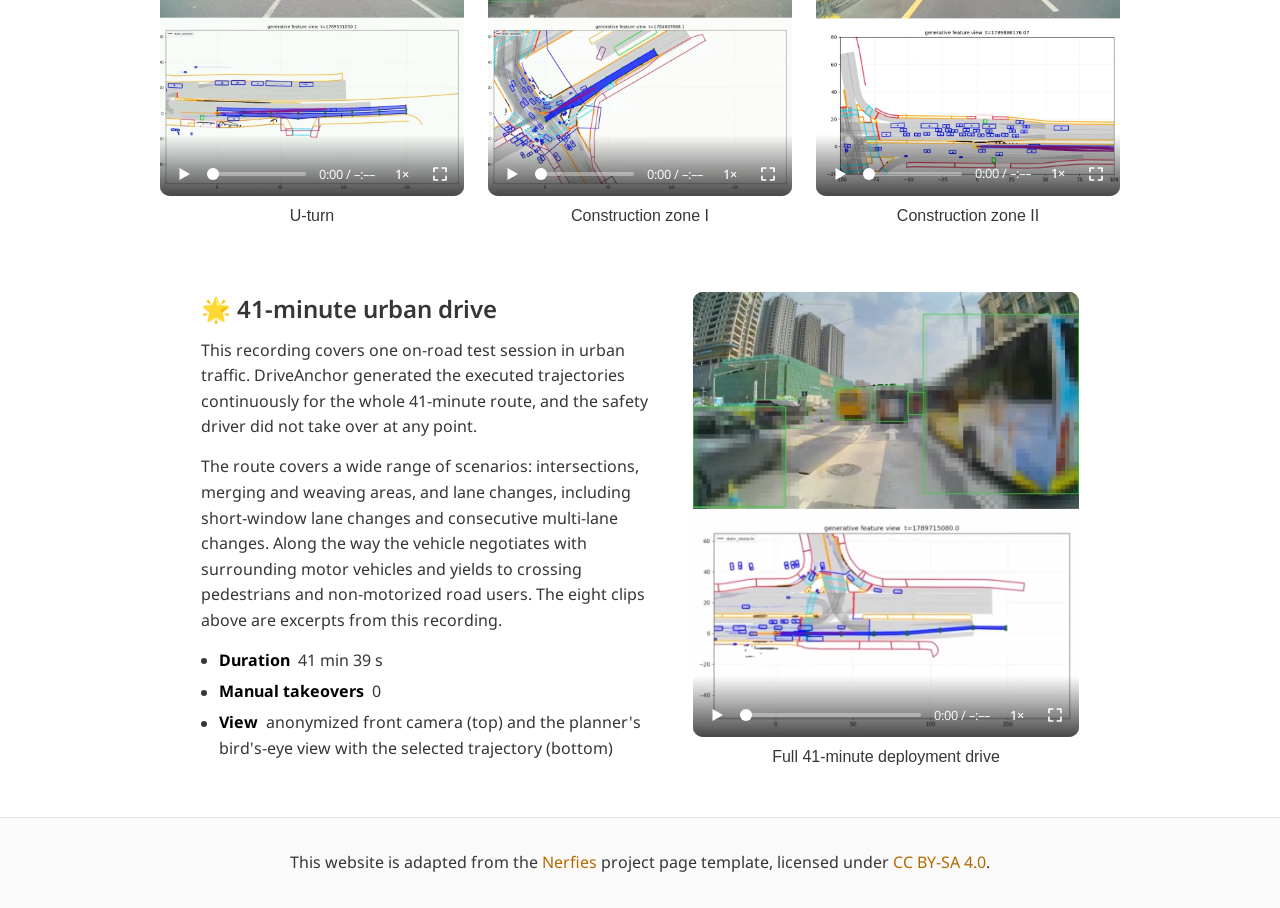
==== commit 50059524: "Move affiliation logos above the project page title Co-Authored-By: Claude Fable 5.1 <noreply@anthro" ====
--- a/index.html
+++ b/index.html
@@ -23,6 +23,11 @@
     <div class="container is-max-desktop">
       <div class="columns is-centered">
         <div class="column has-text-centered">
+          <div class="affiliation-logos">
+            <img src="assets/logos/meituan.png" alt="Meituan" class="aff-logo aff-logo-wide">
+            <img src="assets/logos/xjtu.png" alt="Xi'an Jiaotong University" class="aff-logo">
+            <img src="assets/logos/bit.png" alt="Beijing Institute of Technology" class="aff-logo">
+          </div>
           <h1 class="title is-1 publication-title">DriveAnchor: Progressive Anchor-based Flow Learning for Autonomous Driving Planning</h1>
           <div class="is-size-5 publication-authors">
             <span class="author-block"><a href="mailto:yanlimin03@meituan.com">Limin Yan</a><sup>1*&dagger;</sup></span>
@@ -38,11 +43,6 @@
             <span class="author-block"><sup>3</sup>Beijing Institute of Technology</span>
           </div>
           <div class="is-size-6 publication-notes"><sup>*</sup>Equal contribution &nbsp;&middot;&nbsp; <sup>&dagger;</sup>Lead corresponding author &nbsp;&middot;&nbsp; <sup>&sect;</sup>Co-corresponding author</div>
-          <div class="affiliation-logos">
-            <img src="assets/logos/meituan.png" alt="Meituan" class="aff-logo aff-logo-wide">
-            <img src="assets/logos/xjtu.png" alt="Xi'an Jiaotong University" class="aff-logo">
-            <img src="assets/logos/bit.png" alt="Beijing Institute of Technology" class="aff-logo">
-          </div>
           <div class="column has-text-centered">
             <div class="publication-links">
               <span class="link-block">
--- a/styles.css
+++ b/styles.css
@@ -525,7 +525,7 @@
 .publication-affiliations { margin-top: 0.5rem; color: #4a4a4a; }
 .publication-affiliations .author-block { margin: 0 0.6rem; }
 .publication-notes { color: #6a6a6a; margin-top: 0.35rem; }
-.affiliation-logos { display: flex; justify-content: center; align-items: center; gap: 2.25rem; margin: 1.1rem 0 0.9rem; flex-wrap: wrap; }
+.affiliation-logos { display: flex; justify-content: center; align-items: center; gap: 2.25rem; margin: 0 0 1.6rem; flex-wrap: wrap; }
 .aff-logo { height: 64px; width: auto; }
 .aff-logo-wide { height: 40px; }
 .publication-venue { color: #555; font-weight: 600; margin: 0.25rem auto 0.75rem; }
